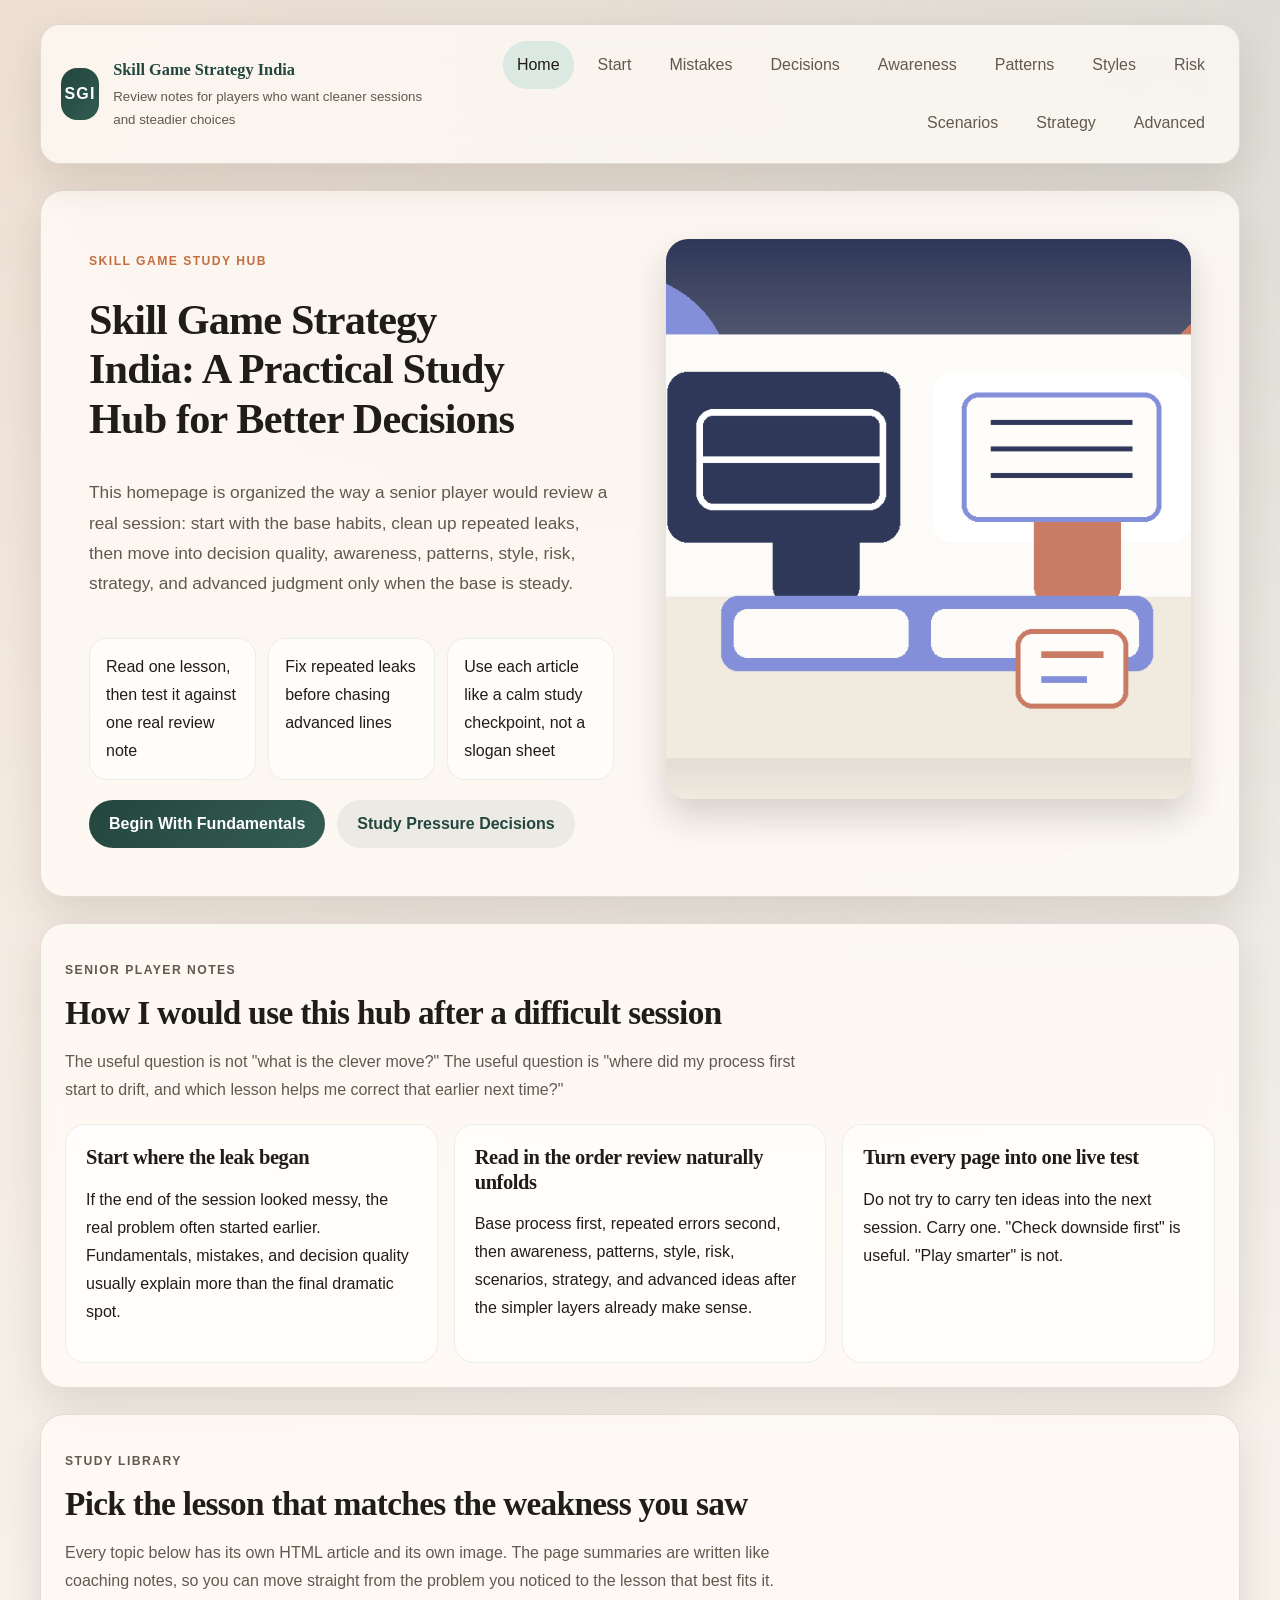
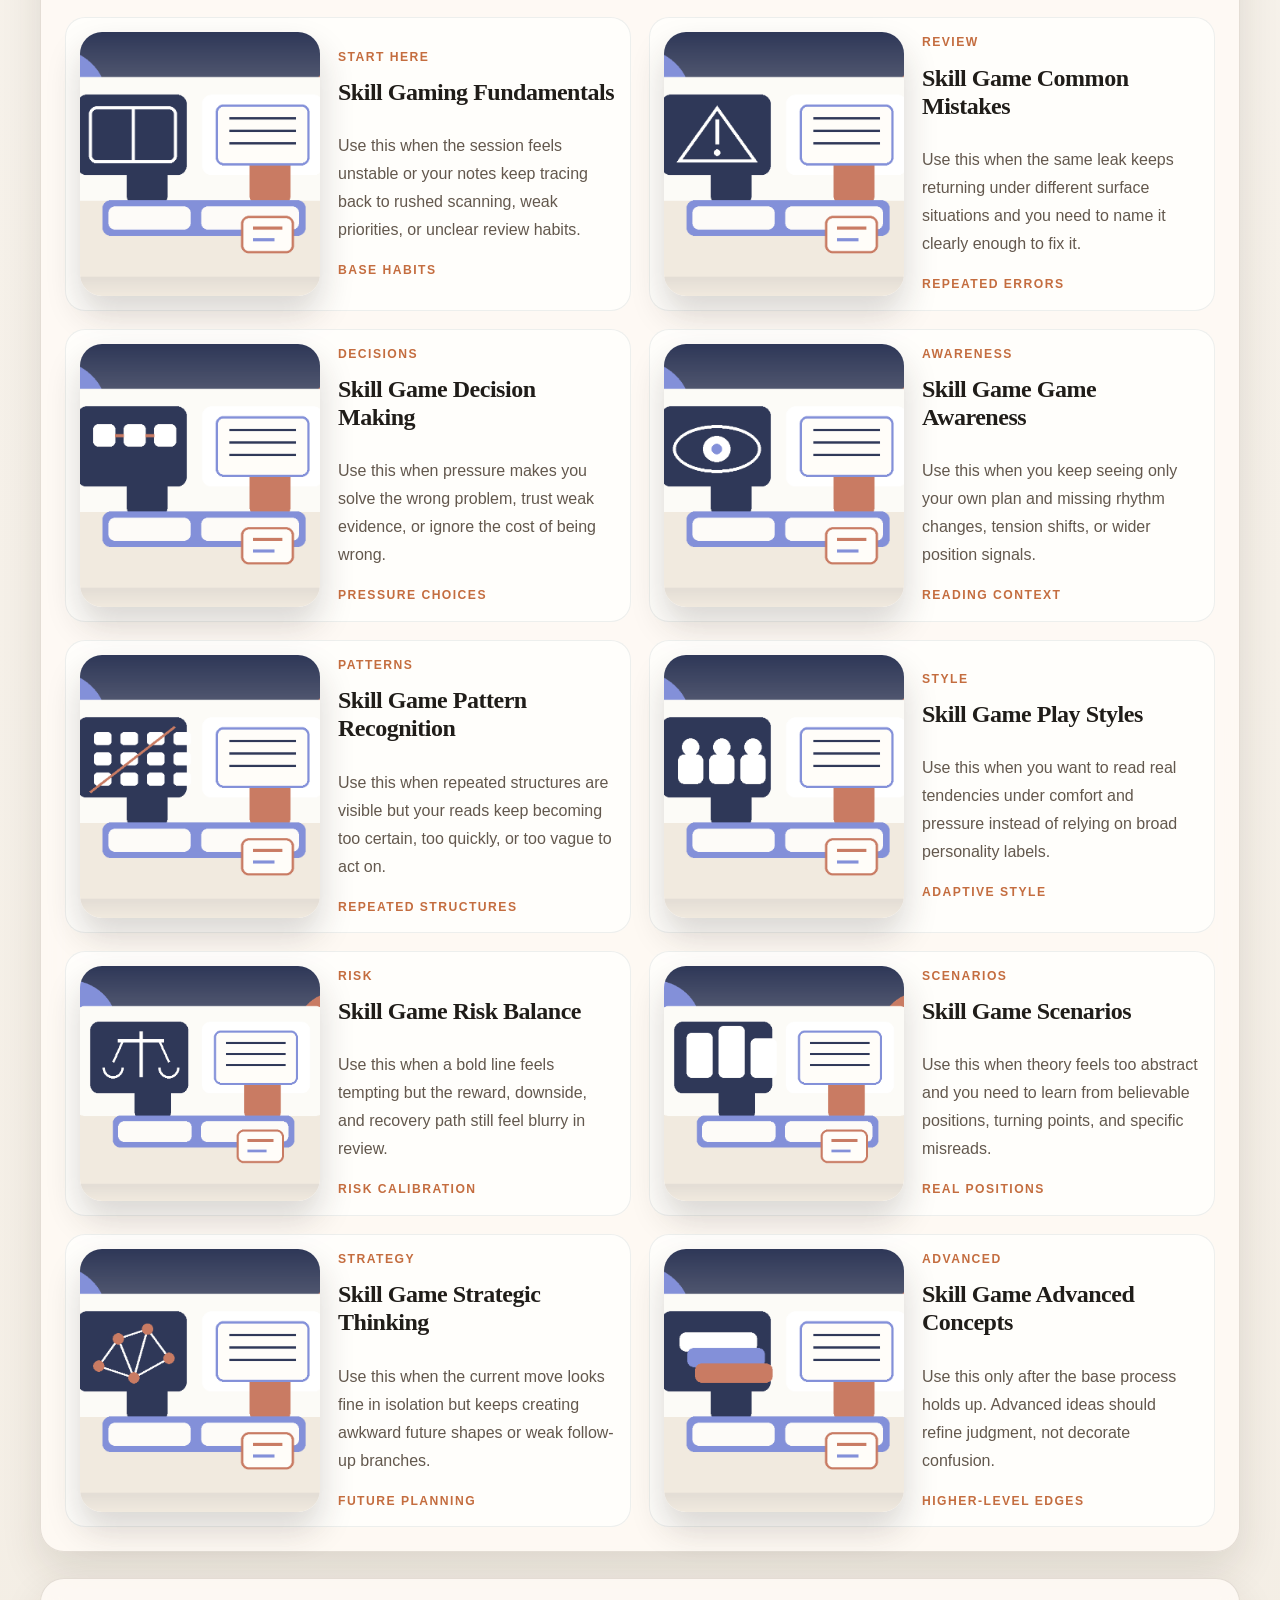
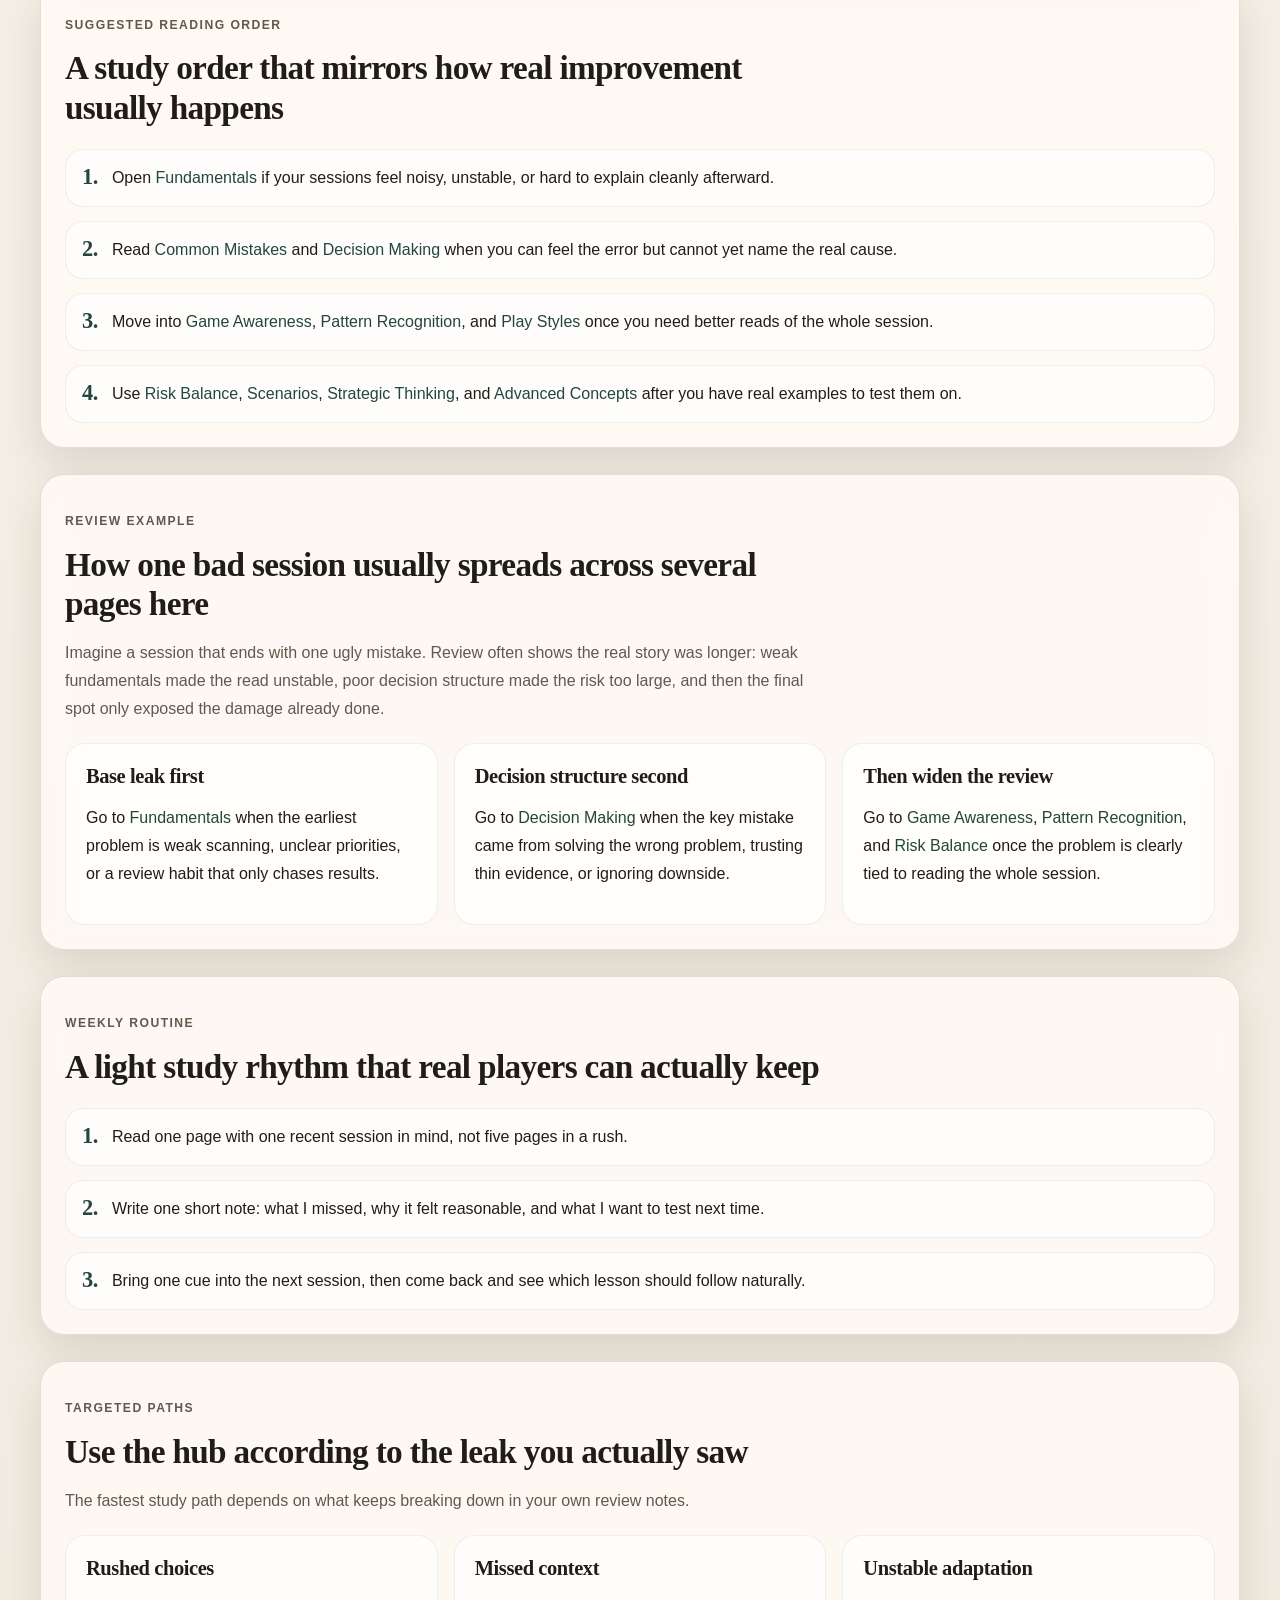
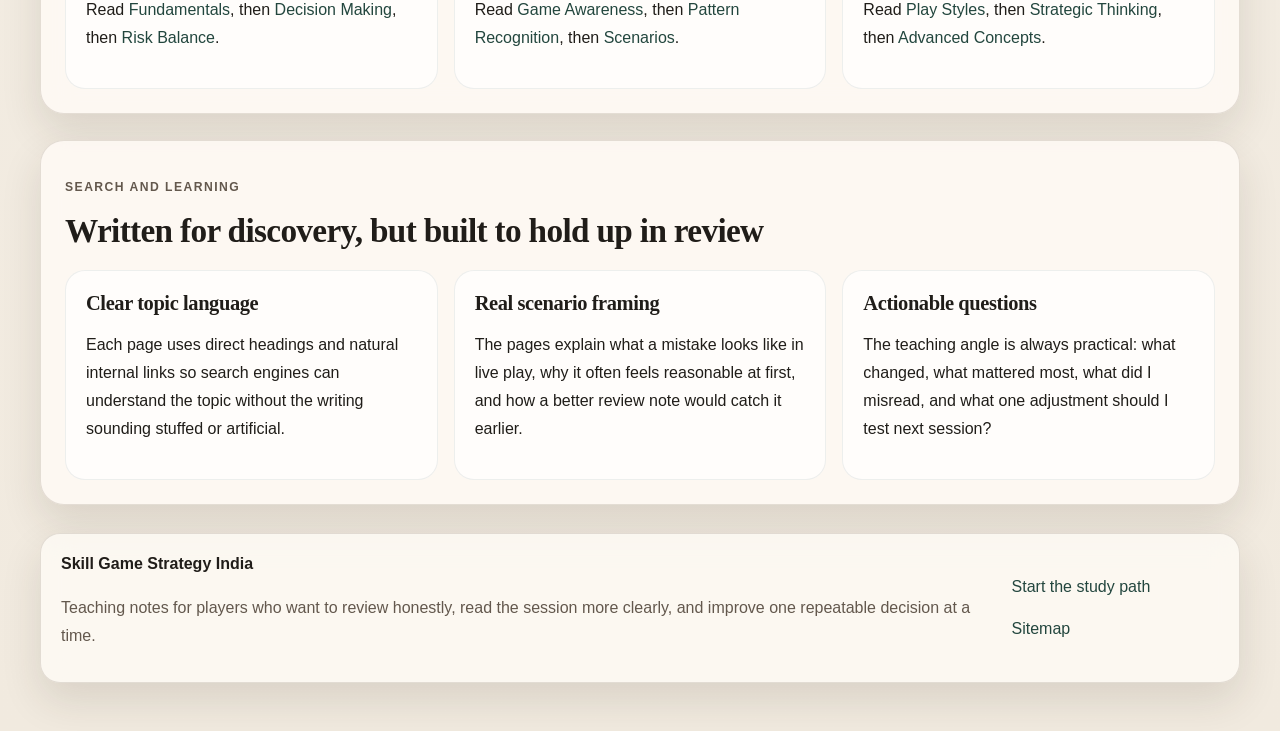
==== index.html @ fa9fa774 "feat: 添加多个技能游戏策略页面和功能 添加了多个技能游戏策略相关的HTML页面，包括风险平衡、玩法风格、场景分析等。同时实现了导航菜单的交互功能，完善了站点地图。  - 新增多个策略内容页面 -" ====
<!doctype html>
<html lang="en">
<head>
  <meta charset="utf-8" />
  <meta name="viewport" content="width=device-width, initial-scale=1" />
  <title>Skill Game Strategy India: A Practical Study Hub for Better Decisions</title>
  <meta name="description" content="A practical skill game study hub written from a serious player review desk, covering fundamentals, mistakes, decisions, awareness, styles, risk, scenarios, strategy, and advanced concepts." />
  <link rel="canonical" href="https://market-lab-cmd.github.io/skill-game-strategy-india/index.html" />
  <meta property="og:type" content="website" />
  <meta property="og:title" content="Skill Game Strategy India: A Practical Study Hub for Better Decisions" />
  <meta property="og:description" content="A practical skill game study hub written from a serious player review desk, covering fundamentals, mistakes, decisions, awareness, styles, risk, scenarios, strategy, and advanced concepts." />
  <meta property="og:url" content="https://market-lab-cmd.github.io/skill-game-strategy-india/index.html" />
  <meta property="og:image" content="https://market-lab-cmd.github.io/skill-game-strategy-india/assets/images/overview.png" />
  <meta name="twitter:card" content="summary_large_image" />
  <meta name="twitter:title" content="Skill Game Strategy India: A Practical Study Hub for Better Decisions" />
  <meta name="twitter:description" content="A practical skill game study hub written from a serious player review desk, covering fundamentals, mistakes, decisions, awareness, styles, risk, scenarios, strategy, and advanced concepts." />
  <meta name="twitter:image" content="https://market-lab-cmd.github.io/skill-game-strategy-india/assets/images/overview.png" />
  <link rel="stylesheet" href="assets/css/index.css" />
  <script type="application/ld+json">{
  "@context": "https://schema.org",
  "@type": "CollectionPage",
  "name": "Skill Game Strategy India: A Practical Study Hub for Better Decisions",
  "description": "A practical skill game study hub written from a serious player review desk, covering fundamentals, mistakes, decisions, awareness, styles, risk, scenarios, strategy, and advanced concepts.",
  "url": "https://market-lab-cmd.github.io/skill-game-strategy-india/index.html",
  "hasPart": [
    {"@type": "Article", "headline": "Skill Gaming Fundamentals: The Base Habits Behind Better Play", "url": "https://market-lab-cmd.github.io/skill-game-strategy-india/fundamentals.html"},
    {"@type": "Article", "headline": "Skill Game Common Mistakes: Repeated Leaks That Quietly Cost Good Sessions", "url": "https://market-lab-cmd.github.io/skill-game-strategy-india/common-mistakes.html"},
    {"@type": "Article", "headline": "Skill Game Decision Making: How to Choose Better Lines Under Pressure", "url": "https://market-lab-cmd.github.io/skill-game-strategy-india/decision-making.html"},
    {"@type": "Article", "headline": "Skill Game Game Awareness: How to Read the Whole Session More Clearly", "url": "https://market-lab-cmd.github.io/skill-game-strategy-india/game-awareness.html"},
    {"@type": "Article", "headline": "Skill Game Pattern Recognition: Spotting Repeated Structures Without Forcing the Read", "url": "https://market-lab-cmd.github.io/skill-game-strategy-india/pattern-recognition.html"},
    {"@type": "Article", "headline": "Skill Game Play Styles: How Different Tendencies Shape Real Decisions", "url": "https://market-lab-cmd.github.io/skill-game-strategy-india/play-styles.html"},
    {"@type": "Article", "headline": "Skill Game Risk Balance: Choosing Risk That Makes Sense", "url": "https://market-lab-cmd.github.io/skill-game-strategy-india/risk-balance.html"},
    {"@type": "Article", "headline": "Skill Game Scenarios: How to Learn From Real Positions Instead of Abstract Advice", "url": "https://market-lab-cmd.github.io/skill-game-strategy-india/scenarios.html"},
    {"@type": "Article", "headline": "Skill Game Strategic Thinking: Planning Beyond the Immediate Move", "url": "https://market-lab-cmd.github.io/skill-game-strategy-india/strategic-thinking.html"},
    {"@type": "Article", "headline": "Skill Game Advanced Concepts: Higher-Level Ideas That Only Work on a Stable Base", "url": "https://market-lab-cmd.github.io/skill-game-strategy-india/advanced-concepts.html"}
  ]
}</script>
</head>
<body data-page="index">
  <div class="site-shell">
    <header class="site-header">
      <a class="brand" href="index.html">
        <span class="brand-mark">SGI</span>
        <span>
          <strong>Skill Game Strategy India</strong>
          <small>Review notes for players who want cleaner sessions and steadier choices</small>
        </span>
      </a>
      <button class="menu-toggle" type="button" aria-expanded="false" aria-controls="site-nav">Menu</button>
      <nav id="site-nav" class="site-nav"><a href="index.html" class="active">Home</a><a href="fundamentals.html">Start</a><a href="common-mistakes.html">Mistakes</a><a href="decision-making.html">Decisions</a><a href="game-awareness.html">Awareness</a><a href="pattern-recognition.html">Patterns</a><a href="play-styles.html">Styles</a><a href="risk-balance.html">Risk</a><a href="scenarios.html">Scenarios</a><a href="strategic-thinking.html">Strategy</a><a href="advanced-concepts.html">Advanced</a></nav>
    </header>
    <main>
      <section class="hero home-hero">
        <div class="hero-copy">
          <p class="eyebrow">Skill Game Study Hub</p>
          <h1>Skill Game Strategy India: A Practical Study Hub for Better Decisions</h1>
          <p class="hero-summary">This homepage is organized the way a senior player would review a real session: start with the base habits, clean up repeated leaks, then move into decision quality, awareness, patterns, style, risk, strategy, and advanced judgment only when the base is steady.</p>
          <div class="hero-points">
            <span>Read one lesson, then test it against one real review note</span>
            <span>Fix repeated leaks before chasing advanced lines</span>
            <span>Use each article like a calm study checkpoint, not a slogan sheet</span>
          </div>
          <div class="hero-actions">
            <a class="button primary" href="fundamentals.html">Begin With Fundamentals</a>
            <a class="button secondary" href="decision-making.html">Study Pressure Decisions</a>
          </div>
        </div>
        <div class="hero-visual">
          <img src="assets/images/overview.png" alt="Skill Game Strategy India study desk with whiteboard notes, notebook, and calm strategy review setup" loading="eager" />
        </div>
      </section>
      <section class="story-panel">
        <div class="section-heading">
          <p class="eyebrow">Senior Player Notes</p>
          <h2>How I would use this hub after a difficult session</h2>
          <p>The useful question is not "what is the clever move?" The useful question is "where did my process first start to drift, and which lesson helps me correct that earlier next time?"</p>
        </div>
        <div class="story-grid">
          <div class="story-card"><h3>Start where the leak began</h3><p>If the end of the session looked messy, the real problem often started earlier. Fundamentals, mistakes, and decision quality usually explain more than the final dramatic spot.</p></div>
          <div class="story-card"><h3>Read in the order review naturally unfolds</h3><p>Base process first, repeated errors second, then awareness, patterns, style, risk, scenarios, strategy, and advanced ideas after the simpler layers already make sense.</p></div>
          <div class="story-card"><h3>Turn every page into one live test</h3><p>Do not try to carry ten ideas into the next session. Carry one. "Check downside first" is useful. "Play smarter" is not.</p></div>
        </div>
      </section>
      <section class="hub-grid-section">
        <div class="section-heading">
          <p class="eyebrow">Study Library</p>
          <h2>Pick the lesson that matches the weakness you saw</h2>
          <p>Every topic below has its own HTML article and its own image. The page summaries are written like coaching notes, so you can move straight from the problem you noticed to the lesson that best fits it.</p>
        </div>
        <div class="guide-grid">
          <a class="guide-card" href="fundamentals.html"><img src="assets/images/fundamentals.png" alt="Skill gaming fundamentals study scene" loading="lazy" /><div class="guide-card-copy"><span class="eyebrow">Start Here</span><h3>Skill Gaming Fundamentals</h3><p>Use this when the session feels unstable or your notes keep tracing back to rushed scanning, weak priorities, or unclear review habits.</p><span class="guide-meta">Base habits</span></div></a>
          <a class="guide-card" href="common-mistakes.html"><img src="assets/images/common-mistakes.png" alt="Skill game common mistakes review scene" loading="lazy" /><div class="guide-card-copy"><span class="eyebrow">Review</span><h3>Skill Game Common Mistakes</h3><p>Use this when the same leak keeps returning under different surface situations and you need to name it clearly enough to fix it.</p><span class="guide-meta">Repeated errors</span></div></a>
          <a class="guide-card" href="decision-making.html"><img src="assets/images/decision-making.png" alt="Skill game decision making study scene" loading="lazy" /><div class="guide-card-copy"><span class="eyebrow">Decisions</span><h3>Skill Game Decision Making</h3><p>Use this when pressure makes you solve the wrong problem, trust weak evidence, or ignore the cost of being wrong.</p><span class="guide-meta">Pressure choices</span></div></a>
          <a class="guide-card" href="game-awareness.html"><img src="assets/images/game-awareness.png" alt="Skill game awareness practice scene" loading="lazy" /><div class="guide-card-copy"><span class="eyebrow">Awareness</span><h3>Skill Game Game Awareness</h3><p>Use this when you keep seeing only your own plan and missing rhythm changes, tension shifts, or wider position signals.</p><span class="guide-meta">Reading context</span></div></a>
          <a class="guide-card" href="pattern-recognition.html"><img src="assets/images/pattern-recognition.png" alt="Skill game pattern recognition study setup" loading="lazy" /><div class="guide-card-copy"><span class="eyebrow">Patterns</span><h3>Skill Game Pattern Recognition</h3><p>Use this when repeated structures are visible but your reads keep becoming too certain, too quickly, or too vague to act on.</p><span class="guide-meta">Repeated structures</span></div></a>
          <a class="guide-card" href="play-styles.html"><img src="assets/images/play-styles.png" alt="Skill game play styles comparison workspace" loading="lazy" /><div class="guide-card-copy"><span class="eyebrow">Style</span><h3>Skill Game Play Styles</h3><p>Use this when you want to read real tendencies under comfort and pressure instead of relying on broad personality labels.</p><span class="guide-meta">Adaptive style</span></div></a>
          <a class="guide-card" href="risk-balance.html"><img src="assets/images/risk-balance.png" alt="Skill game risk balance learning scene" loading="lazy" /><div class="guide-card-copy"><span class="eyebrow">Risk</span><h3>Skill Game Risk Balance</h3><p>Use this when a bold line feels tempting but the reward, downside, and recovery path still feel blurry in review.</p><span class="guide-meta">Risk calibration</span></div></a>
          <a class="guide-card" href="scenarios.html"><img src="assets/images/scenarios.png" alt="Skill game scenario study scene" loading="lazy" /><div class="guide-card-copy"><span class="eyebrow">Scenarios</span><h3>Skill Game Scenarios</h3><p>Use this when theory feels too abstract and you need to learn from believable positions, turning points, and specific misreads.</p><span class="guide-meta">Real positions</span></div></a>
          <a class="guide-card" href="strategic-thinking.html"><img src="assets/images/strategic-thinking.png" alt="Skill game strategic thinking workspace" loading="lazy" /><div class="guide-card-copy"><span class="eyebrow">Strategy</span><h3>Skill Game Strategic Thinking</h3><p>Use this when the current move looks fine in isolation but keeps creating awkward future shapes or weak follow-up branches.</p><span class="guide-meta">Future planning</span></div></a>
          <a class="guide-card" href="advanced-concepts.html"><img src="assets/images/advanced-concepts.png" alt="Skill game advanced concepts study scene" loading="lazy" /><div class="guide-card-copy"><span class="eyebrow">Advanced</span><h3>Skill Game Advanced Concepts</h3><p>Use this only after the base process holds up. Advanced ideas should refine judgment, not decorate confusion.</p><span class="guide-meta">Higher-level edges</span></div></a>
        </div>
      </section>
      <section class="pathway-panel">
        <div class="section-heading">
          <p class="eyebrow">Suggested Reading Order</p>
          <h2>A study order that mirrors how real improvement usually happens</h2>
        </div>
        <div class="pathway-steps">
          <div class="path-step"><strong>1.</strong><span>Open <a href="fundamentals.html">Fundamentals</a> if your sessions feel noisy, unstable, or hard to explain cleanly afterward.</span></div>
          <div class="path-step"><strong>2.</strong><span>Read <a href="common-mistakes.html">Common Mistakes</a> and <a href="decision-making.html">Decision Making</a> when you can feel the error but cannot yet name the real cause.</span></div>
          <div class="path-step"><strong>3.</strong><span>Move into <a href="game-awareness.html">Game Awareness</a>, <a href="pattern-recognition.html">Pattern Recognition</a>, and <a href="play-styles.html">Play Styles</a> once you need better reads of the whole session.</span></div>
          <div class="path-step"><strong>4.</strong><span>Use <a href="risk-balance.html">Risk Balance</a>, <a href="scenarios.html">Scenarios</a>, <a href="strategic-thinking.html">Strategic Thinking</a>, and <a href="advanced-concepts.html">Advanced Concepts</a> after you have real examples to test them on.</span></div>
        </div>
      </section>
      <section class="story-panel">
        <div class="section-heading">
          <p class="eyebrow">Review Example</p>
          <h2>How one bad session usually spreads across several pages here</h2>
          <p>Imagine a session that ends with one ugly mistake. Review often shows the real story was longer: weak fundamentals made the read unstable, poor decision structure made the risk too large, and then the final spot only exposed the damage already done.</p>
        </div>
        <div class="story-grid">
          <div class="story-card"><h3>Base leak first</h3><p>Go to <a href="fundamentals.html">Fundamentals</a> when the earliest problem is weak scanning, unclear priorities, or a review habit that only chases results.</p></div>
          <div class="story-card"><h3>Decision structure second</h3><p>Go to <a href="decision-making.html">Decision Making</a> when the key mistake came from solving the wrong problem, trusting thin evidence, or ignoring downside.</p></div>
          <div class="story-card"><h3>Then widen the review</h3><p>Go to <a href="game-awareness.html">Game Awareness</a>, <a href="pattern-recognition.html">Pattern Recognition</a>, and <a href="risk-balance.html">Risk Balance</a> once the problem is clearly tied to reading the whole session.</p></div>
        </div>
      </section>
      <section class="pathway-panel">
        <div class="section-heading">
          <p class="eyebrow">Weekly Routine</p>
          <h2>A light study rhythm that real players can actually keep</h2>
        </div>
        <div class="pathway-steps">
          <div class="path-step"><strong>1.</strong><span>Read one page with one recent session in mind, not five pages in a rush.</span></div>
          <div class="path-step"><strong>2.</strong><span>Write one short note: what I missed, why it felt reasonable, and what I want to test next time.</span></div>
          <div class="path-step"><strong>3.</strong><span>Bring one cue into the next session, then come back and see which lesson should follow naturally.</span></div>
        </div>
      </section>
      <section class="hub-grid-section">
        <div class="section-heading">
          <p class="eyebrow">Targeted Paths</p>
          <h2>Use the hub according to the leak you actually saw</h2>
          <p>The fastest study path depends on what keeps breaking down in your own review notes.</p>
        </div>
        <div class="story-grid">
          <div class="story-card"><h3>Rushed choices</h3><p>Read <a href="fundamentals.html">Fundamentals</a>, then <a href="decision-making.html">Decision Making</a>, then <a href="risk-balance.html">Risk Balance</a>.</p></div>
          <div class="story-card"><h3>Missed context</h3><p>Read <a href="game-awareness.html">Game Awareness</a>, then <a href="pattern-recognition.html">Pattern Recognition</a>, then <a href="scenarios.html">Scenarios</a>.</p></div>
          <div class="story-card"><h3>Unstable adaptation</h3><p>Read <a href="play-styles.html">Play Styles</a>, then <a href="strategic-thinking.html">Strategic Thinking</a>, then <a href="advanced-concepts.html">Advanced Concepts</a>.</p></div>
        </div>
      </section>
      <section class="story-panel">
        <div class="section-heading">
          <p class="eyebrow">Search And Learning</p>
          <h2>Written for discovery, but built to hold up in review</h2>
        </div>
        <div class="story-grid">
          <div class="story-card"><h3>Clear topic language</h3><p>Each page uses direct headings and natural internal links so search engines can understand the topic without the writing sounding stuffed or artificial.</p></div>
          <div class="story-card"><h3>Real scenario framing</h3><p>The pages explain what a mistake looks like in live play, why it often feels reasonable at first, and how a better review note would catch it earlier.</p></div>
          <div class="story-card"><h3>Actionable questions</h3><p>The teaching angle is always practical: what changed, what mattered most, what did I misread, and what one adjustment should I test next session?</p></div>
        </div>
      </section>
    </main>
    <footer class="site-footer">
      <div>
        <strong>Skill Game Strategy India</strong>
        <p>Teaching notes for players who want to review honestly, read the session more clearly, and improve one repeatable decision at a time.</p>
      </div>
      <div class="footer-links">
        <a href="fundamentals.html">Start the study path</a>
        <a href="sitemap.xml">Sitemap</a>
      </div>
    </footer>
  </div>
  <script src="assets/js/index.js"></script>
</body>
</html>
---- assets/css/index.css ----
:root {
  --bg: #f5efe6;
  --bg-soft: #fcf8f3;
  --surface: rgba(255, 251, 246, 0.84);
  --surface-strong: #fffdf9;
  --text: #201d19;
  --muted: #63584d;
  --line: rgba(82, 63, 44, 0.15);
  --brand: #23463e;
  --brand-soft: #dce8e2;
  --accent: #c46d3f;
  --shadow: 0 18px 40px rgba(51, 38, 25, 0.12);
  --radius: 24px;
  --radius-sm: 16px;
  --content-width: 1200px;
}

* {
  box-sizing: border-box;
}

html {
  scroll-behavior: smooth;
}

body {
  margin: 0;
  color: var(--text);
  background:
    radial-gradient(circle at top left, rgba(196, 109, 63, 0.14), transparent 28%),
    radial-gradient(circle at top right, rgba(35, 70, 62, 0.12), transparent 26%),
    linear-gradient(180deg, #f8f4ee 0%, #f1eadf 100%);
  font-family: "Segoe UI", "Trebuchet MS", Arial, sans-serif;
  line-height: 1.75;
}

img {
  display: block;
  max-width: 100%;
}

a {
  color: var(--brand);
  text-decoration: none;
}

a:hover {
  text-decoration: underline;
}

.site-shell {
  width: min(calc(100% - 32px), var(--content-width));
  margin: 0 auto;
  padding: 24px 0 48px;
}

.site-header,
.site-footer,
.hero,
.story-panel,
.hub-grid-section,
.pathway-panel,
.article-card,
.toc-card,
.related-strip {
  backdrop-filter: blur(14px);
}

.site-header,
.site-footer {
  display: flex;
  align-items: center;
  justify-content: space-between;
  gap: 20px;
  padding: 16px 20px;
  border: 1px solid var(--line);
  border-radius: 20px;
  background: rgba(255, 252, 247, 0.75);
  box-shadow: var(--shadow);
}

.site-header {
  position: sticky;
  top: 14px;
  z-index: 10;
}

.brand {
  display: inline-flex;
  align-items: center;
  gap: 14px;
  min-width: 0;
}

.brand:hover {
  text-decoration: none;
}

.brand-mark {
  display: inline-grid;
  place-items: center;
  width: 52px;
  height: 52px;
  border-radius: 16px;
  background: linear-gradient(135deg, var(--brand), #325c50);
  color: #fff;
  font-weight: 700;
  letter-spacing: 0.08em;
}

.brand strong,
.brand small {
  display: block;
}

.brand strong {
  font-family: "Palatino Linotype", "Book Antiqua", Palatino, serif;
  font-size: 1.02rem;
}

.brand small,
.site-footer p,
.section-heading p,
.hero-summary,
.article-body p,
.guide-card-copy p {
  color: var(--muted);
}

.site-nav {
  display: flex;
  flex-wrap: wrap;
  gap: 10px;
  justify-content: flex-end;
}

.site-nav a {
  padding: 10px 14px;
  border-radius: 999px;
  color: var(--muted);
  transition: 0.2s ease;
}

.site-nav a.active,
.site-nav a:hover {
  color: var(--text);
  background: var(--brand-soft);
  text-decoration: none;
}

.menu-toggle {
  display: none;
  border: 0;
  background: var(--brand);
  color: #fff;
  border-radius: 999px;
  padding: 10px 16px;
  font: inherit;
}

.hero,
.story-panel,
.hub-grid-section,
.pathway-panel,
.related-strip {
  margin-top: 26px;
  border: 1px solid var(--line);
  border-radius: var(--radius);
  background: var(--surface);
  box-shadow: var(--shadow);
}

.hero {
  display: grid;
  grid-template-columns: minmax(0, 1fr) minmax(360px, 1fr);
  gap: clamp(28px, 4vw, 56px);
  padding: clamp(26px, 4vw, 48px);
  align-items: stretch;
}

.hero-copy {
  display: flex;
  flex-direction: column;
  justify-content: center;
  min-width: 0;
}

.hero-copy h1,
.section-heading h2,
.article-card h1,
.article-card h2,
.article-card h3,
.article-card h4,
.guide-card-copy h3,
.story-card h3,
.path-step strong,
.mini-card strong {
  font-family: "Palatino Linotype", "Book Antiqua", Palatino, serif;
  line-height: 1.18;
  letter-spacing: -0.02em;
}

.hero-copy h1 {
  max-width: 11em;
  margin: 10px 0 16px;
  font-size: clamp(2.5rem, 3.3vw, 4rem);
}

.home-hero .hero-copy h1 {
  max-width: 10.6em;
}

.article-hero .hero-copy h1 {
  font-size: clamp(2.2rem, 3vw, 3.45rem);
  max-width: 12.2em;
}

.eyebrow,
.toc-label,
.guide-meta,
.mini-eyebrow {
  text-transform: uppercase;
  letter-spacing: 0.12em;
  font-weight: 700;
  font-size: 0.76rem;
  color: var(--accent);
}

.hero-summary {
  max-width: 66ch;
  font-size: 1.08rem;
}

.hero-points,
.hero-actions,
.pathway-steps,
.story-grid,
.guide-grid,
.mini-grid {
  display: grid;
}

.hero-points {
  grid-template-columns: repeat(3, minmax(0, 1fr));
  gap: 12px;
  margin-top: 22px;
}

.hero-points span,
.path-step,
.story-card,
.guide-card,
.mini-card {
  border: 1px solid rgba(35, 70, 62, 0.08);
}

.hero-points span,
.path-step {
  padding: 14px 16px;
  border-radius: 18px;
  background: rgba(255, 255, 255, 0.64);
}

.hero-actions {
  grid-template-columns: repeat(2, max-content);
  gap: 12px;
  margin-top: 20px;
}

.button {
  display: inline-flex;
  align-items: center;
  justify-content: center;
  min-height: 48px;
  padding: 0 20px;
  border-radius: 999px;
  font-weight: 700;
}

.button.primary {
  color: #fff;
  background: linear-gradient(135deg, var(--brand), #355d53);
}

.button.secondary {
  color: var(--brand);
  background: rgba(35, 70, 62, 0.08);
}

.button:hover {
  text-decoration: none;
}

.hero-visual {
  display: flex;
  min-height: 100%;
}

.hero-visual img,
.guide-card img,
.feature-image img {
  width: 100%;
  object-fit: cover;
  border-radius: 22px;
  box-shadow: 0 18px 34px rgba(44, 34, 25, 0.18);
}

.hero-visual img {
  height: 100%;
  min-height: 420px;
  max-height: 560px;
  object-position: center;
}

.story-panel,
.hub-grid-section,
.pathway-panel,
.related-strip {
  padding: 24px;
}

.section-heading {
  max-width: 760px;
}

.section-heading h2 {
  margin: 10px 0 12px;
  font-size: clamp(1.9rem, 2.6vw, 2.8rem);
}

.story-grid {
  grid-template-columns: repeat(3, minmax(0, 1fr));
  gap: 16px;
  margin-top: 20px;
}

.story-card,
.guide-card,
.mini-card,
.toc-card,
.article-card {
  border-radius: 20px;
  background: rgba(255, 255, 255, 0.7);
}

.story-card {
  padding: 20px;
}

.story-card h3 {
  margin: 0 0 10px;
  font-size: 1.28rem;
}

.guide-grid {
  grid-template-columns: repeat(2, minmax(0, 1fr));
  gap: 18px;
  margin-top: 22px;
}

.guide-card {
  display: grid;
  grid-template-columns: minmax(180px, 240px) minmax(0, 1fr);
  gap: 18px;
  padding: 14px;
  color: inherit;
}

.guide-card:hover,
.mini-card:hover {
  text-decoration: none;
}

.guide-card img {
  height: 100%;
  min-height: 220px;
}

.guide-card-copy {
  display: flex;
  flex-direction: column;
  justify-content: center;
}

.guide-card-copy h3 {
  margin: 10px 0 10px;
  font-size: 1.5rem;
}

.pathway-steps {
  gap: 14px;
  margin-top: 22px;
}

.path-step {
  display: flex;
  align-items: flex-start;
  gap: 14px;
}

.path-step strong {
  font-size: 1.4rem;
  color: var(--brand);
}

.page-layout {
  display: grid;
  grid-template-columns: 300px minmax(0, 1fr);
  gap: 20px;
  margin-top: 26px;
}

.page-toc {
  position: sticky;
  top: 108px;
  align-self: start;
}

.toc-card,
.article-card {
  border: 1px solid var(--line);
  box-shadow: var(--shadow);
}

.toc-card {
  padding: 20px;
}

.toc-card ul {
  margin: 14px 0 0;
  padding-left: 18px;
}

.toc-card li + li {
  margin-top: 10px;
}

.article-card {
  padding: 28px;
}

.breadcrumbs {
  display: flex;
  flex-wrap: wrap;
  gap: 10px;
  color: var(--muted);
  font-size: 0.94rem;
}

.breadcrumbs span::before {
  content: "/";
  margin-right: 10px;
  color: rgba(99, 88, 77, 0.7);
}

.article-body > h2:first-child,
.article-body > h3:first-child {
  margin-top: 0;
}

.article-body h2 {
  margin-top: 28px;
  margin-bottom: 12px;
  font-size: 1.9rem;
}

.article-body h3 {
  margin-top: 26px;
  margin-bottom: 10px;
  font-size: 1.38rem;
}

.article-body h4 {
  margin-top: 18px;
  margin-bottom: 8px;
  font-size: 1.08rem;
}

.article-body ul,
.article-body ol {
  padding-left: 22px;
}

.article-body li + li {
  margin-top: 8px;
}

.divider {
  border: 0;
  border-top: 1px solid var(--line);
  margin: 26px 0;
}

.feature-image {
  margin: 0;
}

.related-strip .mini-grid {
  grid-template-columns: repeat(4, minmax(0, 1fr));
  gap: 16px;
  margin-top: 18px;
}

.mini-card {
  display: grid;
  gap: 8px;
  padding: 18px;
}

.site-footer {
  margin-top: 28px;
}

.footer-links {
  display: flex;
  flex-wrap: wrap;
  gap: 14px;
}

@media (max-width: 1080px) {
  .hero,
  .page-layout,
  .guide-grid,
  .story-grid,
  .related-strip .mini-grid {
    grid-template-columns: 1fr;
  }

  .guide-card {
    grid-template-columns: 1fr;
  }

  .page-toc {
    position: static;
  }

  .hero-points {
    grid-template-columns: 1fr;
  }
}

@media (max-width: 860px) {
  .site-header,
  .site-footer {
    flex-wrap: wrap;
  }

  .menu-toggle {
    display: inline-flex;
  }

  .site-nav {
    display: none;
    width: 100%;
    justify-content: flex-start;
  }

  .site-header.nav-open .site-nav {
    display: flex;
  }

  .hero-actions {
    grid-template-columns: 1fr;
  }

  .button {
    width: 100%;
  }
}

@media (max-width: 640px) {
  .site-shell {
    width: min(calc(100% - 20px), var(--content-width));
    padding-top: 18px;
  }

  .site-header,
  .site-footer,
  .story-panel,
  .hub-grid-section,
  .pathway-panel,
  .related-strip,
  .article-card,
  .toc-card {
    padding: 18px;
    border-radius: 18px;
  }

  .hero {
    padding: 18px;
    border-radius: 18px;
  }

  .hero-visual img {
    min-height: 280px;
    max-height: 360px;
  }

  .brand-mark {
    width: 46px;
    height: 46px;
  }
}
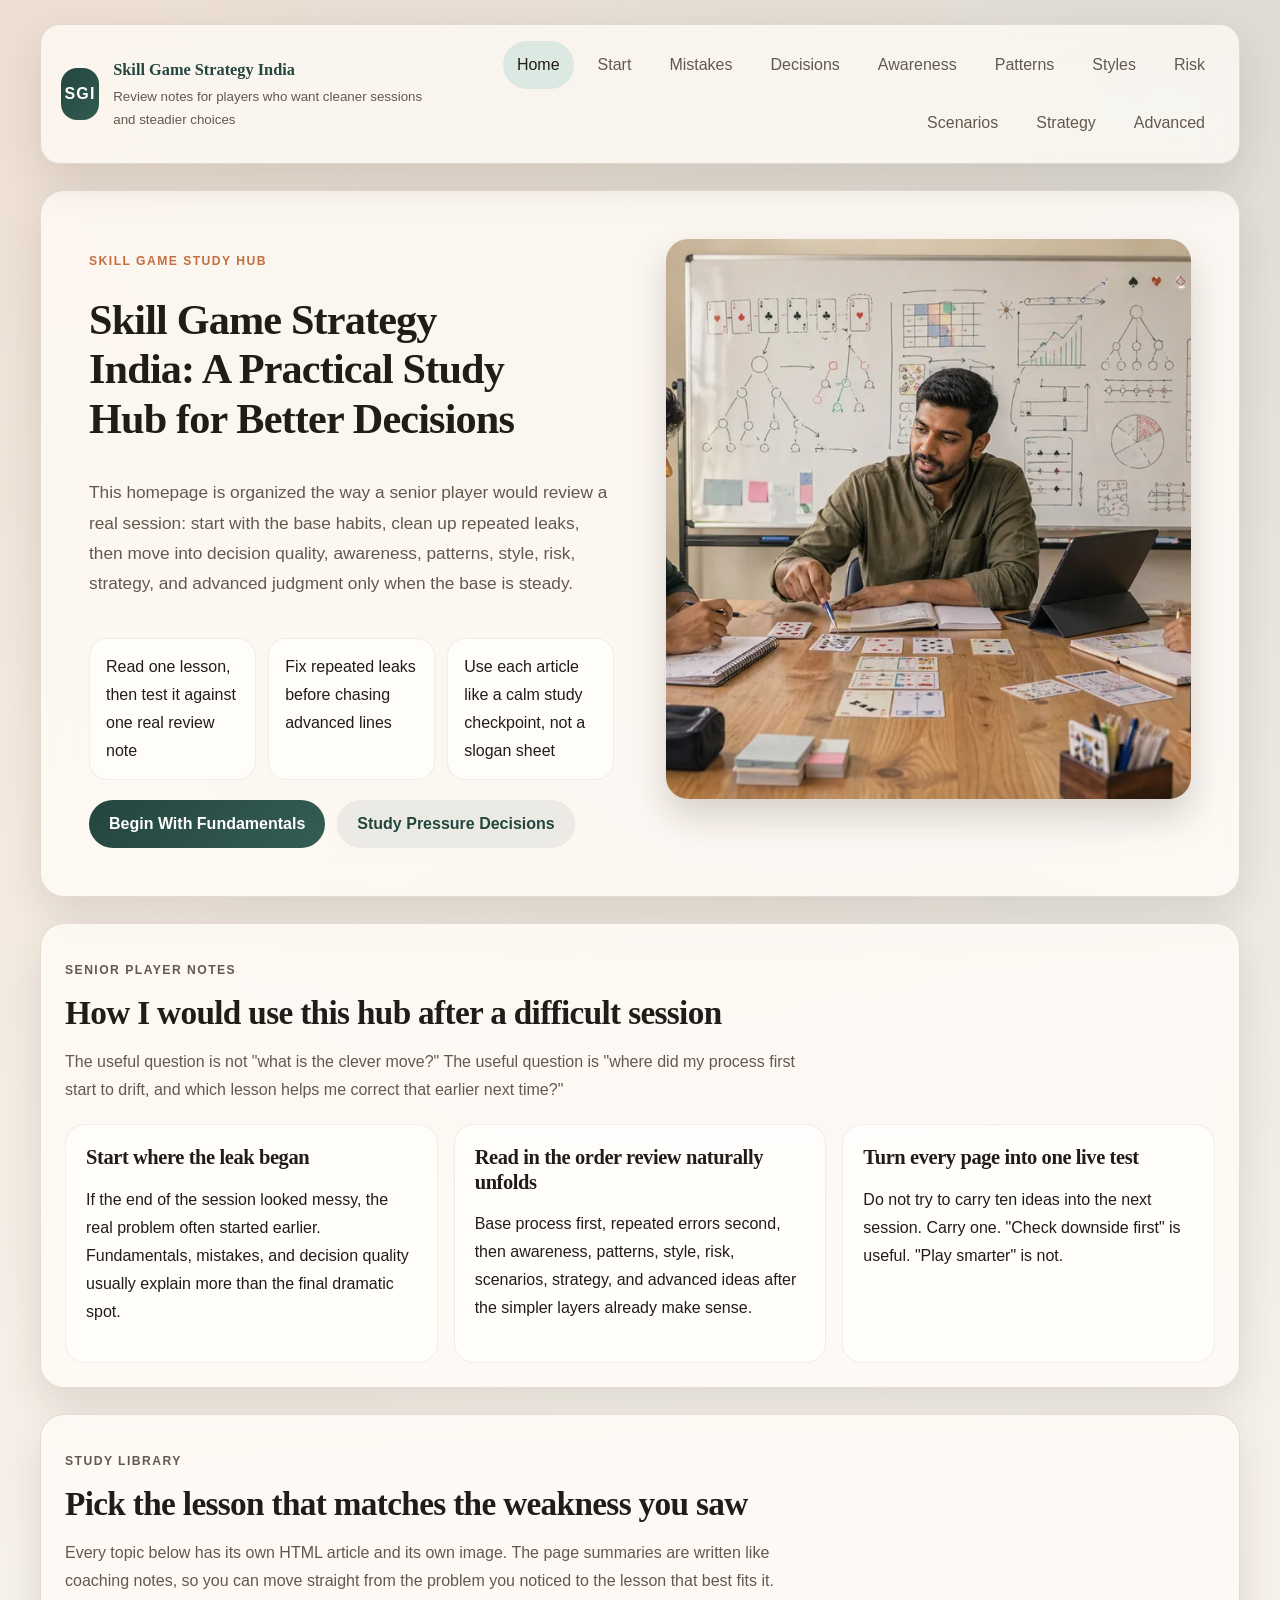
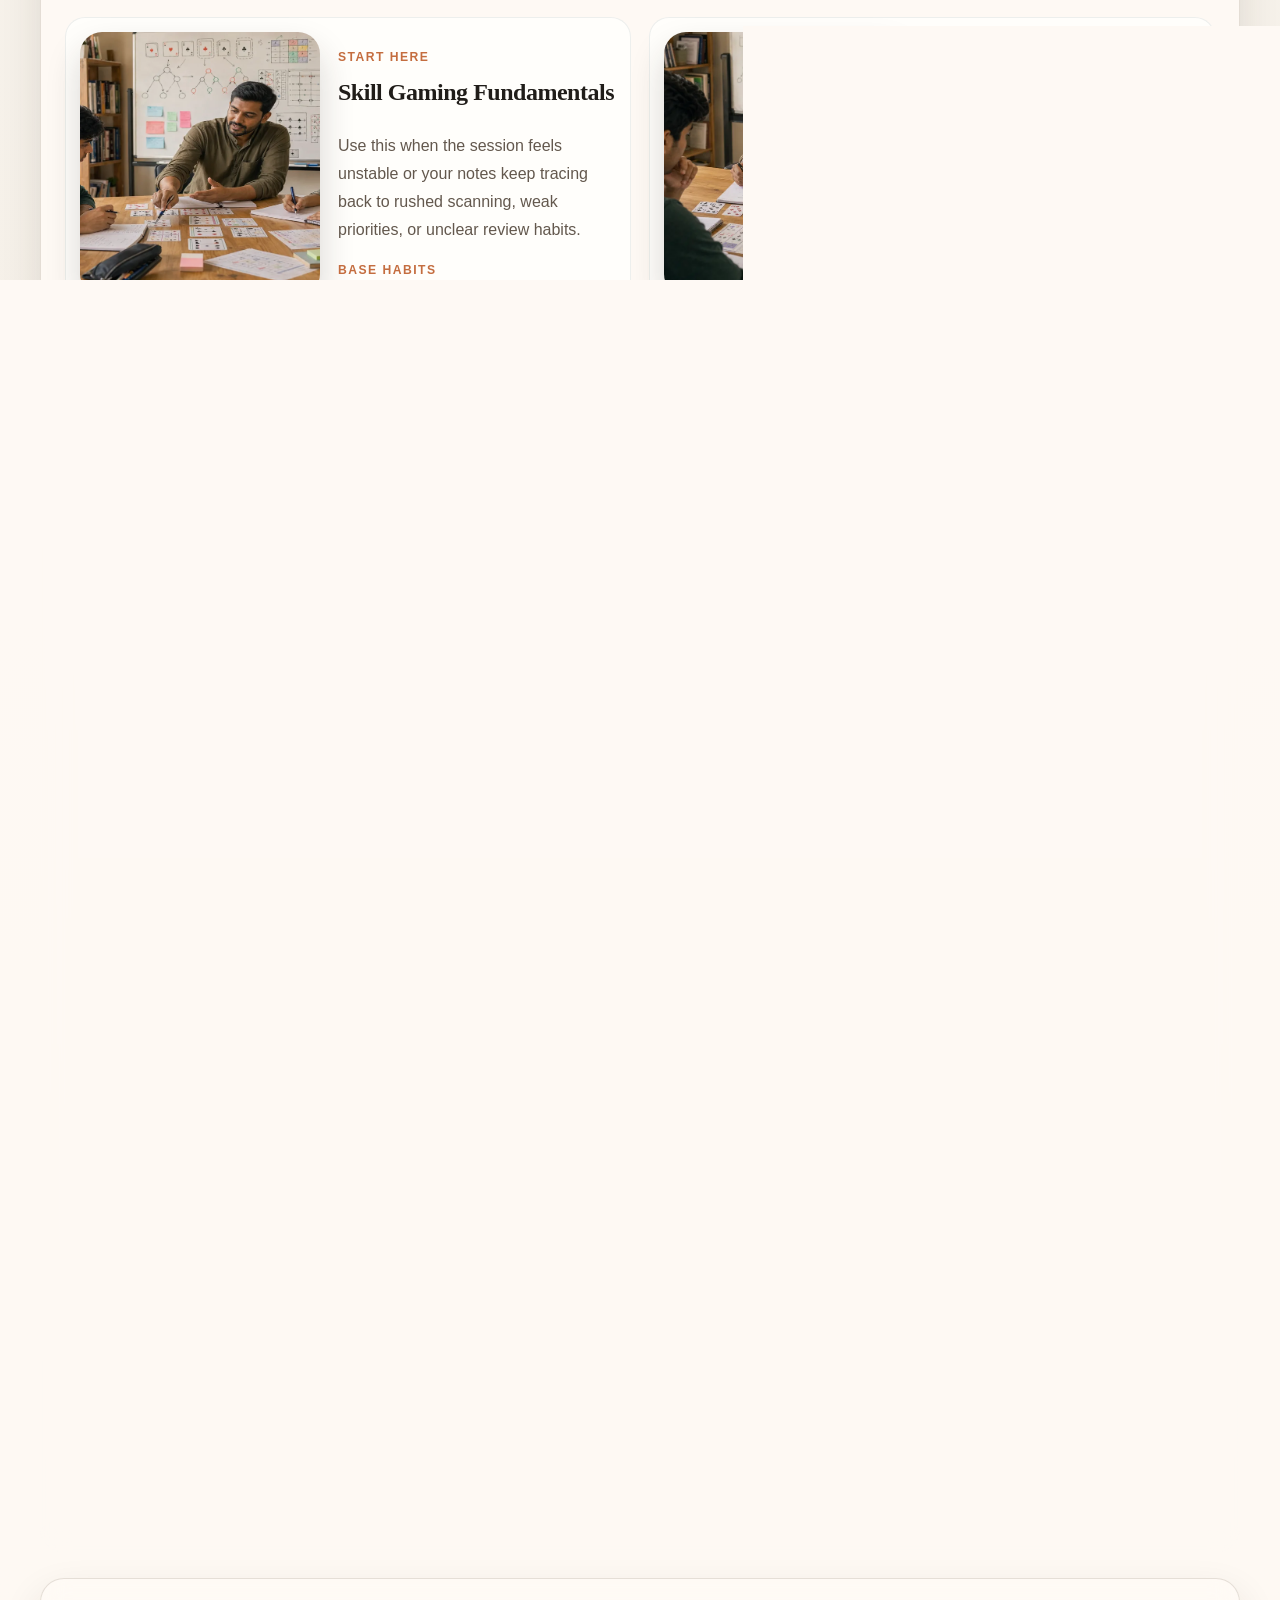
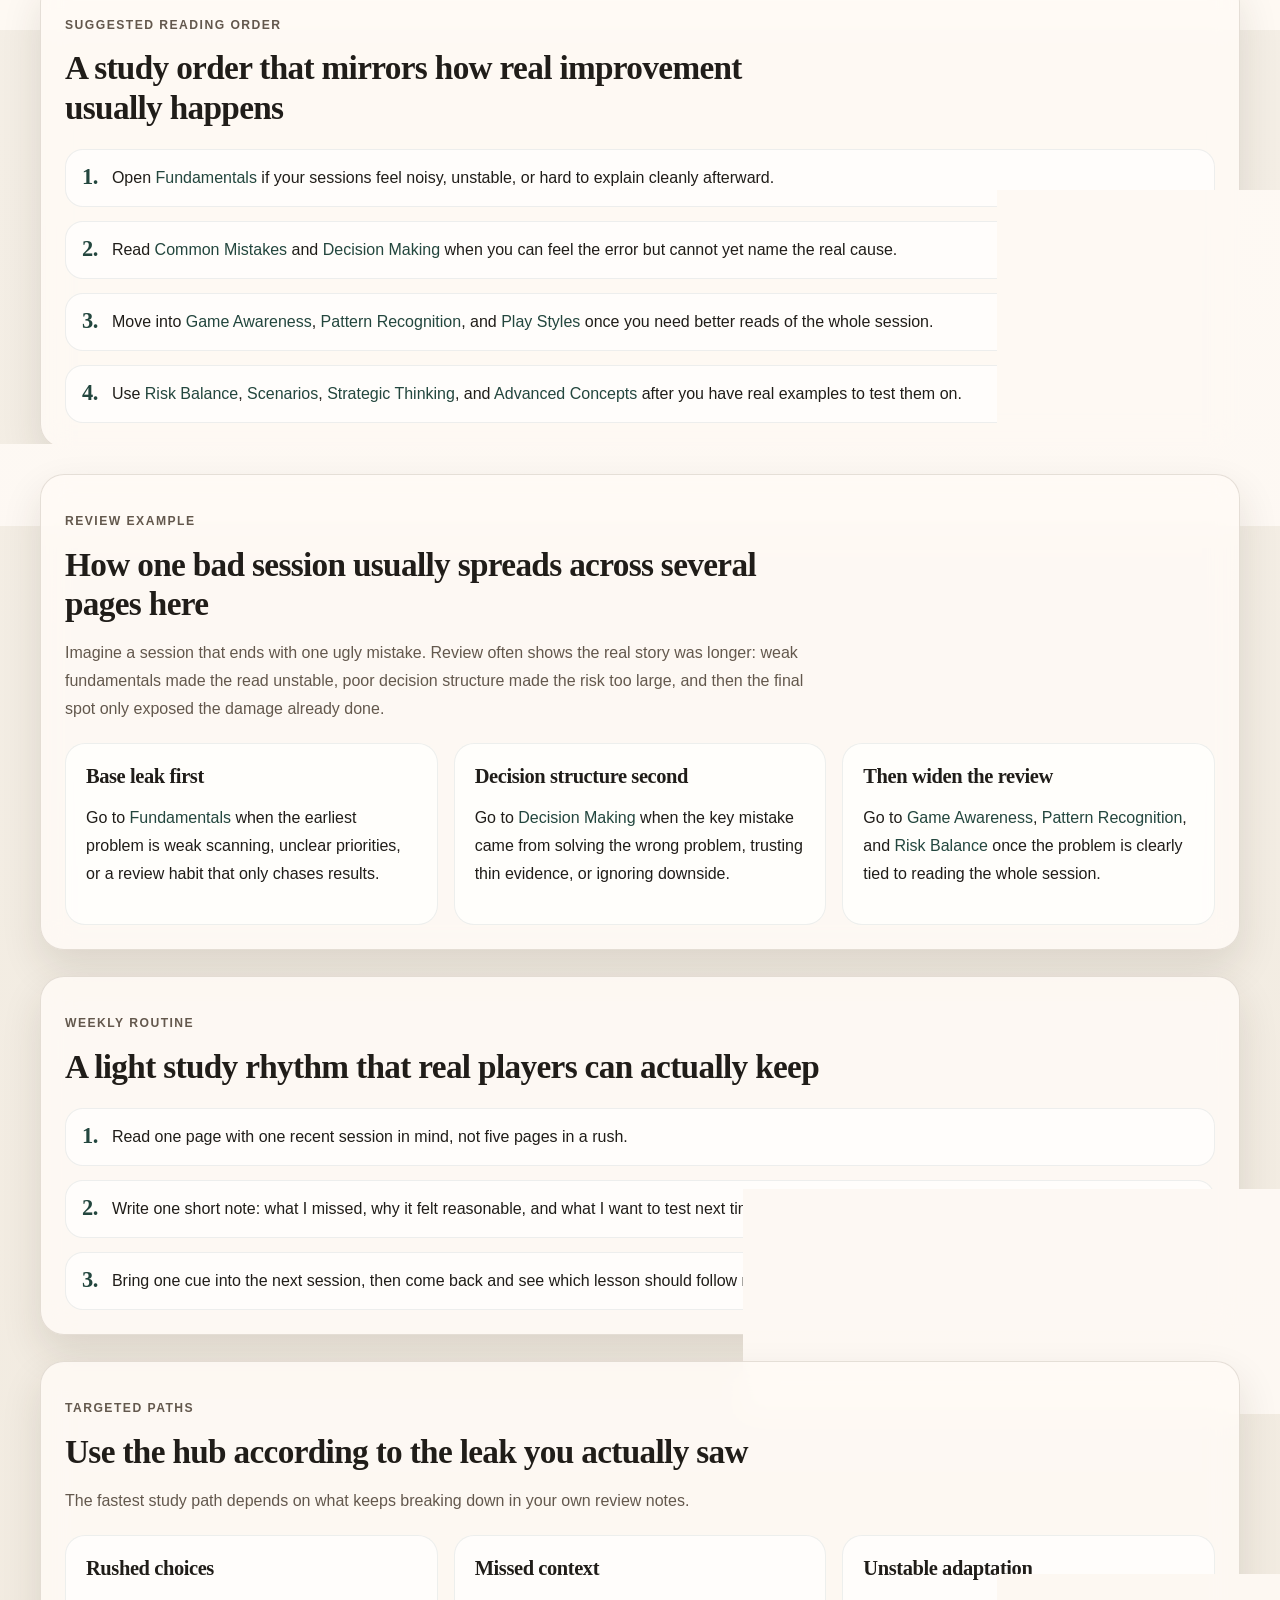
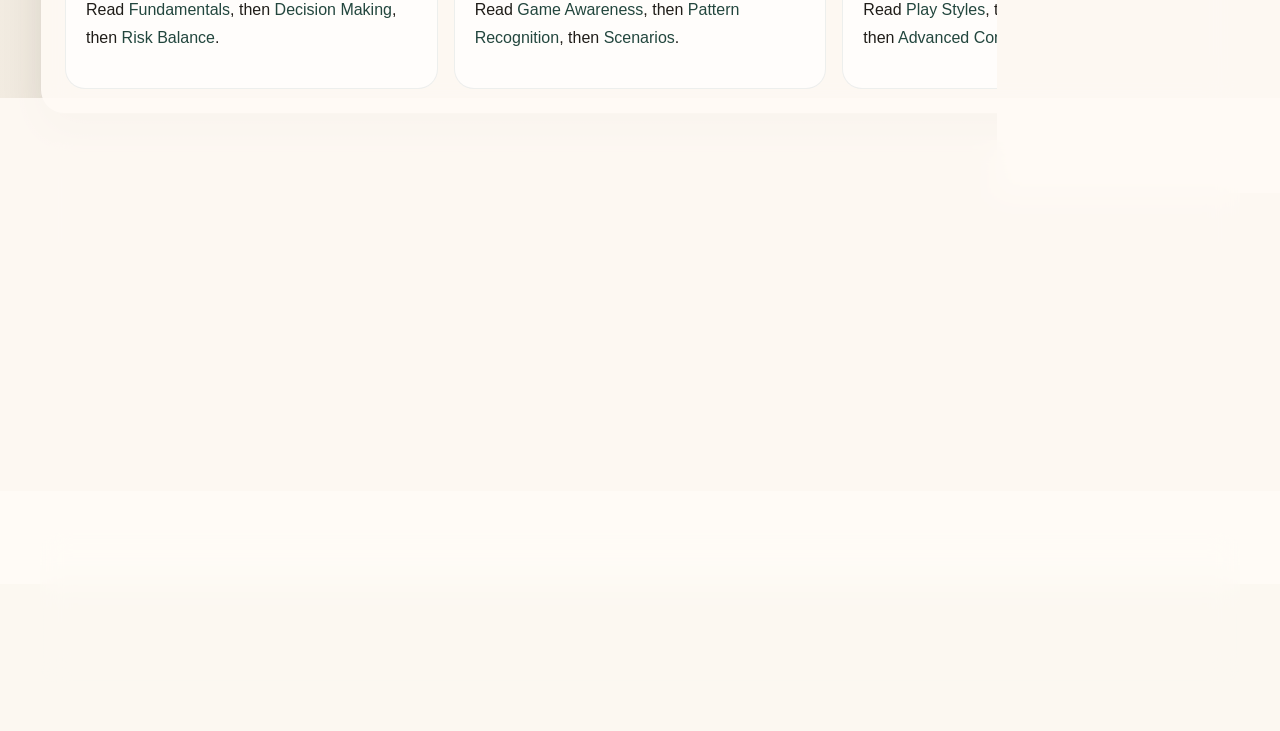
==== commit f2be0973: "feat(assets): 替换PNG图片为WebP格式以优化加载性能 删除旧的PNG图片文件并添加对应的WebP格式图片，同时更新所有引用这些图片的HTML和Markdown文件，以提升页面加载速度" ====
--- a/index.html
+++ b/index.html
@@ -10,11 +10,11 @@
   <meta property="og:title" content="Skill Game Strategy India: A Practical Study Hub for Better Decisions" />
   <meta property="og:description" content="A practical skill game study hub written from a serious player review desk, covering fundamentals, mistakes, decisions, awareness, styles, risk, scenarios, strategy, and advanced concepts." />
   <meta property="og:url" content="https://market-lab-cmd.github.io/skill-game-strategy-india/index.html" />
-  <meta property="og:image" content="https://market-lab-cmd.github.io/skill-game-strategy-india/assets/images/overview.png" />
+  <meta property="og:image" content="https://market-lab-cmd.github.io/skill-game-strategy-india/assets/images/overview.webp" />
   <meta name="twitter:card" content="summary_large_image" />
   <meta name="twitter:title" content="Skill Game Strategy India: A Practical Study Hub for Better Decisions" />
   <meta name="twitter:description" content="A practical skill game study hub written from a serious player review desk, covering fundamentals, mistakes, decisions, awareness, styles, risk, scenarios, strategy, and advanced concepts." />
-  <meta name="twitter:image" content="https://market-lab-cmd.github.io/skill-game-strategy-india/assets/images/overview.png" />
+  <meta name="twitter:image" content="https://market-lab-cmd.github.io/skill-game-strategy-india/assets/images/overview.webp" />
   <link rel="stylesheet" href="assets/css/index.css" />
   <script type="application/ld+json">{
   "@context": "https://schema.org",
@@ -66,7 +66,7 @@
           </div>
         </div>
         <div class="hero-visual">
-          <img src="assets/images/overview.png" alt="Skill Game Strategy India study desk with whiteboard notes, notebook, and calm strategy review setup" loading="eager" />
+          <img src="assets/images/overview.webp" alt="Skill Game Strategy India study desk with whiteboard notes, notebook, and calm strategy review setup" loading="eager" />
         </div>
       </section>
       <section class="story-panel">
@@ -88,16 +88,16 @@
           <p>Every topic below has its own HTML article and its own image. The page summaries are written like coaching notes, so you can move straight from the problem you noticed to the lesson that best fits it.</p>
         </div>
         <div class="guide-grid">
-          <a class="guide-card" href="fundamentals.html"><img src="assets/images/fundamentals.png" alt="Skill gaming fundamentals study scene" loading="lazy" /><div class="guide-card-copy"><span class="eyebrow">Start Here</span><h3>Skill Gaming Fundamentals</h3><p>Use this when the session feels unstable or your notes keep tracing back to rushed scanning, weak priorities, or unclear review habits.</p><span class="guide-meta">Base habits</span></div></a>
-          <a class="guide-card" href="common-mistakes.html"><img src="assets/images/common-mistakes.png" alt="Skill game common mistakes review scene" loading="lazy" /><div class="guide-card-copy"><span class="eyebrow">Review</span><h3>Skill Game Common Mistakes</h3><p>Use this when the same leak keeps returning under different surface situations and you need to name it clearly enough to fix it.</p><span class="guide-meta">Repeated errors</span></div></a>
-          <a class="guide-card" href="decision-making.html"><img src="assets/images/decision-making.png" alt="Skill game decision making study scene" loading="lazy" /><div class="guide-card-copy"><span class="eyebrow">Decisions</span><h3>Skill Game Decision Making</h3><p>Use this when pressure makes you solve the wrong problem, trust weak evidence, or ignore the cost of being wrong.</p><span class="guide-meta">Pressure choices</span></div></a>
-          <a class="guide-card" href="game-awareness.html"><img src="assets/images/game-awareness.png" alt="Skill game awareness practice scene" loading="lazy" /><div class="guide-card-copy"><span class="eyebrow">Awareness</span><h3>Skill Game Game Awareness</h3><p>Use this when you keep seeing only your own plan and missing rhythm changes, tension shifts, or wider position signals.</p><span class="guide-meta">Reading context</span></div></a>
-          <a class="guide-card" href="pattern-recognition.html"><img src="assets/images/pattern-recognition.png" alt="Skill game pattern recognition study setup" loading="lazy" /><div class="guide-card-copy"><span class="eyebrow">Patterns</span><h3>Skill Game Pattern Recognition</h3><p>Use this when repeated structures are visible but your reads keep becoming too certain, too quickly, or too vague to act on.</p><span class="guide-meta">Repeated structures</span></div></a>
-          <a class="guide-card" href="play-styles.html"><img src="assets/images/play-styles.png" alt="Skill game play styles comparison workspace" loading="lazy" /><div class="guide-card-copy"><span class="eyebrow">Style</span><h3>Skill Game Play Styles</h3><p>Use this when you want to read real tendencies under comfort and pressure instead of relying on broad personality labels.</p><span class="guide-meta">Adaptive style</span></div></a>
-          <a class="guide-card" href="risk-balance.html"><img src="assets/images/risk-balance.png" alt="Skill game risk balance learning scene" loading="lazy" /><div class="guide-card-copy"><span class="eyebrow">Risk</span><h3>Skill Game Risk Balance</h3><p>Use this when a bold line feels tempting but the reward, downside, and recovery path still feel blurry in review.</p><span class="guide-meta">Risk calibration</span></div></a>
-          <a class="guide-card" href="scenarios.html"><img src="assets/images/scenarios.png" alt="Skill game scenario study scene" loading="lazy" /><div class="guide-card-copy"><span class="eyebrow">Scenarios</span><h3>Skill Game Scenarios</h3><p>Use this when theory feels too abstract and you need to learn from believable positions, turning points, and specific misreads.</p><span class="guide-meta">Real positions</span></div></a>
-          <a class="guide-card" href="strategic-thinking.html"><img src="assets/images/strategic-thinking.png" alt="Skill game strategic thinking workspace" loading="lazy" /><div class="guide-card-copy"><span class="eyebrow">Strategy</span><h3>Skill Game Strategic Thinking</h3><p>Use this when the current move looks fine in isolation but keeps creating awkward future shapes or weak follow-up branches.</p><span class="guide-meta">Future planning</span></div></a>
-          <a class="guide-card" href="advanced-concepts.html"><img src="assets/images/advanced-concepts.png" alt="Skill game advanced concepts study scene" loading="lazy" /><div class="guide-card-copy"><span class="eyebrow">Advanced</span><h3>Skill Game Advanced Concepts</h3><p>Use this only after the base process holds up. Advanced ideas should refine judgment, not decorate confusion.</p><span class="guide-meta">Higher-level edges</span></div></a>
+          <a class="guide-card" href="fundamentals.html"><img src="assets/images/fundamentals.webp" alt="Skill gaming fundamentals study scene" loading="lazy" /><div class="guide-card-copy"><span class="eyebrow">Start Here</span><h3>Skill Gaming Fundamentals</h3><p>Use this when the session feels unstable or your notes keep tracing back to rushed scanning, weak priorities, or unclear review habits.</p><span class="guide-meta">Base habits</span></div></a>
+          <a class="guide-card" href="common-mistakes.html"><img src="assets/images/common-mistakes.webp" alt="Skill game common mistakes review scene" loading="lazy" /><div class="guide-card-copy"><span class="eyebrow">Review</span><h3>Skill Game Common Mistakes</h3><p>Use this when the same leak keeps returning under different surface situations and you need to name it clearly enough to fix it.</p><span class="guide-meta">Repeated errors</span></div></a>
+          <a class="guide-card" href="decision-making.html"><img src="assets/images/decision-making.webp" alt="Skill game decision making study scene" loading="lazy" /><div class="guide-card-copy"><span class="eyebrow">Decisions</span><h3>Skill Game Decision Making</h3><p>Use this when pressure makes you solve the wrong problem, trust weak evidence, or ignore the cost of being wrong.</p><span class="guide-meta">Pressure choices</span></div></a>
+          <a class="guide-card" href="game-awareness.html"><img src="assets/images/game-awareness.webp" alt="Skill game awareness practice scene" loading="lazy" /><div class="guide-card-copy"><span class="eyebrow">Awareness</span><h3>Skill Game Game Awareness</h3><p>Use this when you keep seeing only your own plan and missing rhythm changes, tension shifts, or wider position signals.</p><span class="guide-meta">Reading context</span></div></a>
+          <a class="guide-card" href="pattern-recognition.html"><img src="assets/images/pattern-recognition.webp" alt="Skill game pattern recognition study setup" loading="lazy" /><div class="guide-card-copy"><span class="eyebrow">Patterns</span><h3>Skill Game Pattern Recognition</h3><p>Use this when repeated structures are visible but your reads keep becoming too certain, too quickly, or too vague to act on.</p><span class="guide-meta">Repeated structures</span></div></a>
+          <a class="guide-card" href="play-styles.html"><img src="assets/images/play-styles.webp" alt="Skill game play styles comparison workspace" loading="lazy" /><div class="guide-card-copy"><span class="eyebrow">Style</span><h3>Skill Game Play Styles</h3><p>Use this when you want to read real tendencies under comfort and pressure instead of relying on broad personality labels.</p><span class="guide-meta">Adaptive style</span></div></a>
+          <a class="guide-card" href="risk-balance.html"><img src="assets/images/risk-balance.webp" alt="Skill game risk balance learning scene" loading="lazy" /><div class="guide-card-copy"><span class="eyebrow">Risk</span><h3>Skill Game Risk Balance</h3><p>Use this when a bold line feels tempting but the reward, downside, and recovery path still feel blurry in review.</p><span class="guide-meta">Risk calibration</span></div></a>
+          <a class="guide-card" href="scenarios.html"><img src="assets/images/scenarios.webp" alt="Skill game scenario study scene" loading="lazy" /><div class="guide-card-copy"><span class="eyebrow">Scenarios</span><h3>Skill Game Scenarios</h3><p>Use this when theory feels too abstract and you need to learn from believable positions, turning points, and specific misreads.</p><span class="guide-meta">Real positions</span></div></a>
+          <a class="guide-card" href="strategic-thinking.html"><img src="assets/images/strategic-thinking.webp" alt="Skill game strategic thinking workspace" loading="lazy" /><div class="guide-card-copy"><span class="eyebrow">Strategy</span><h3>Skill Game Strategic Thinking</h3><p>Use this when the current move looks fine in isolation but keeps creating awkward future shapes or weak follow-up branches.</p><span class="guide-meta">Future planning</span></div></a>
+          <a class="guide-card" href="advanced-concepts.html"><img src="assets/images/advanced-concepts.webp" alt="Skill game advanced concepts study scene" loading="lazy" /><div class="guide-card-copy"><span class="eyebrow">Advanced</span><h3>Skill Game Advanced Concepts</h3><p>Use this only after the base process holds up. Advanced ideas should refine judgment, not decorate confusion.</p><span class="guide-meta">Higher-level edges</span></div></a>
         </div>
       </section>
       <section class="pathway-panel">
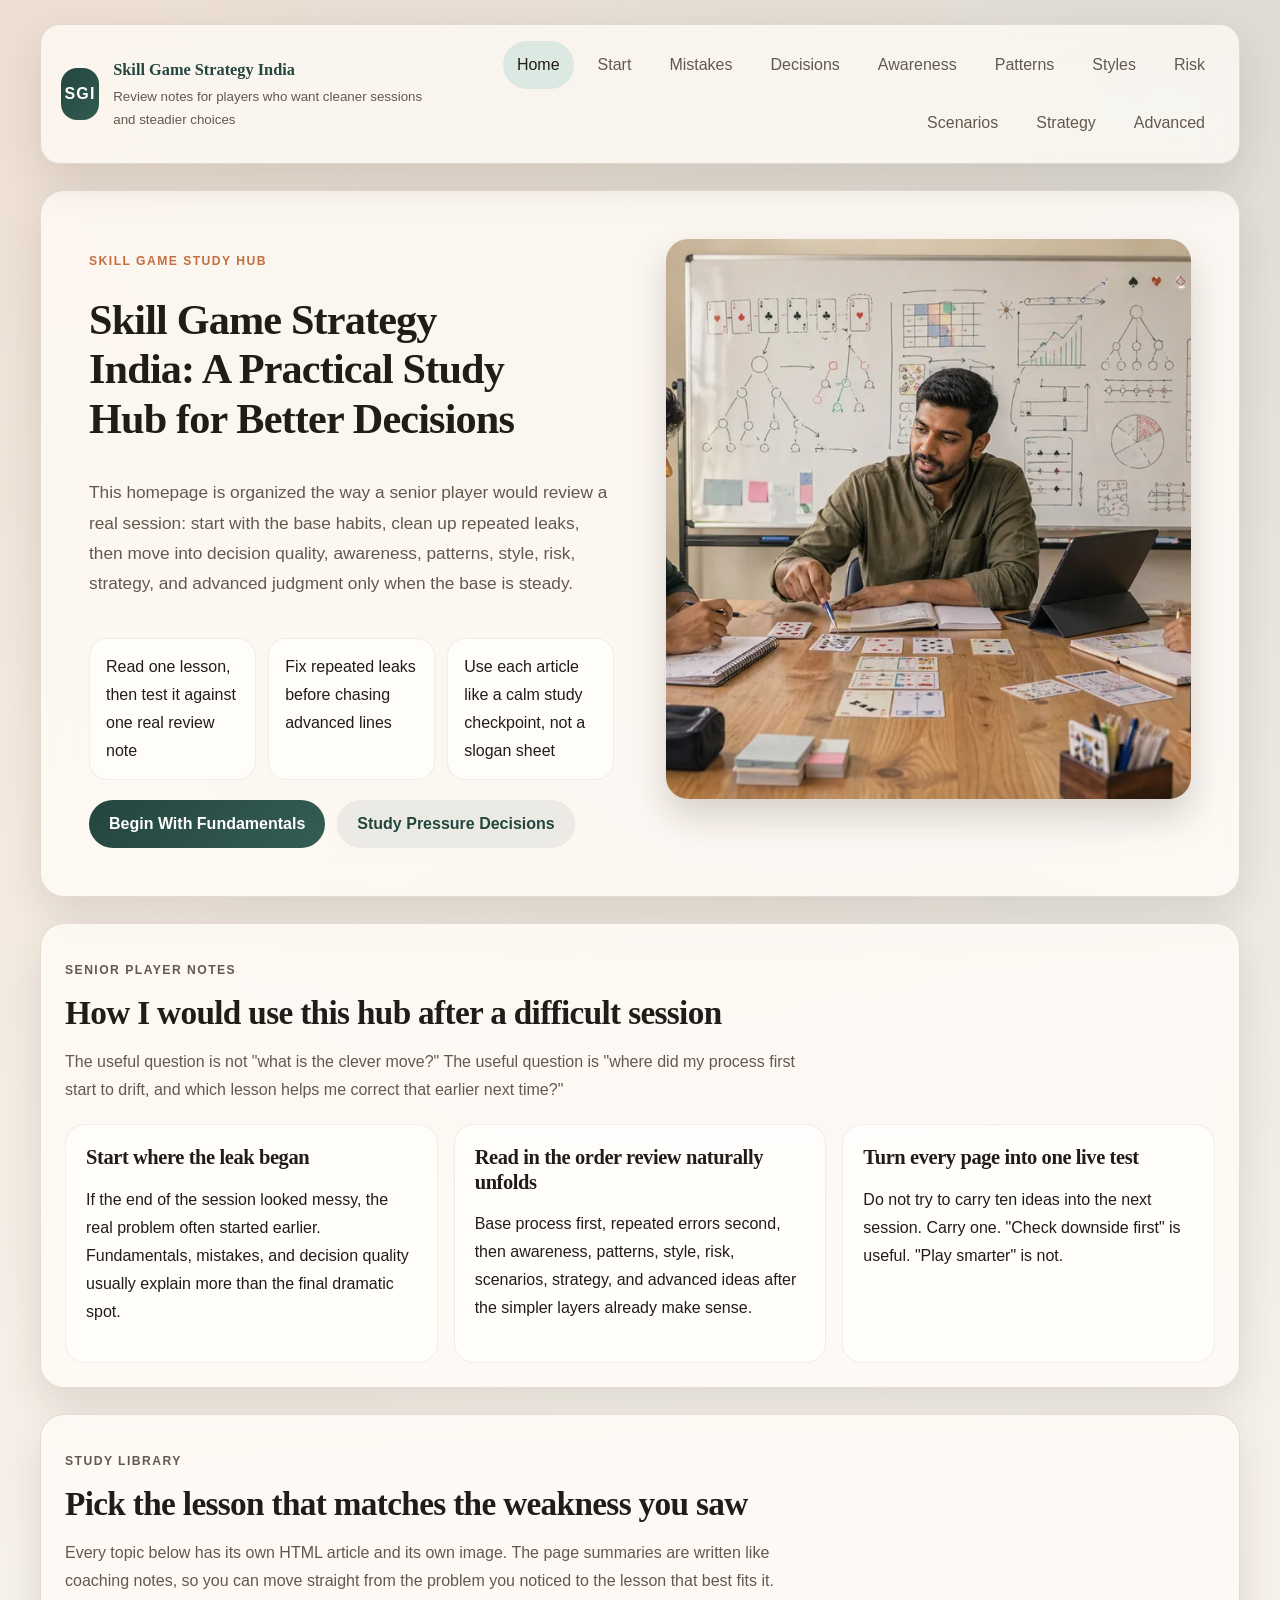
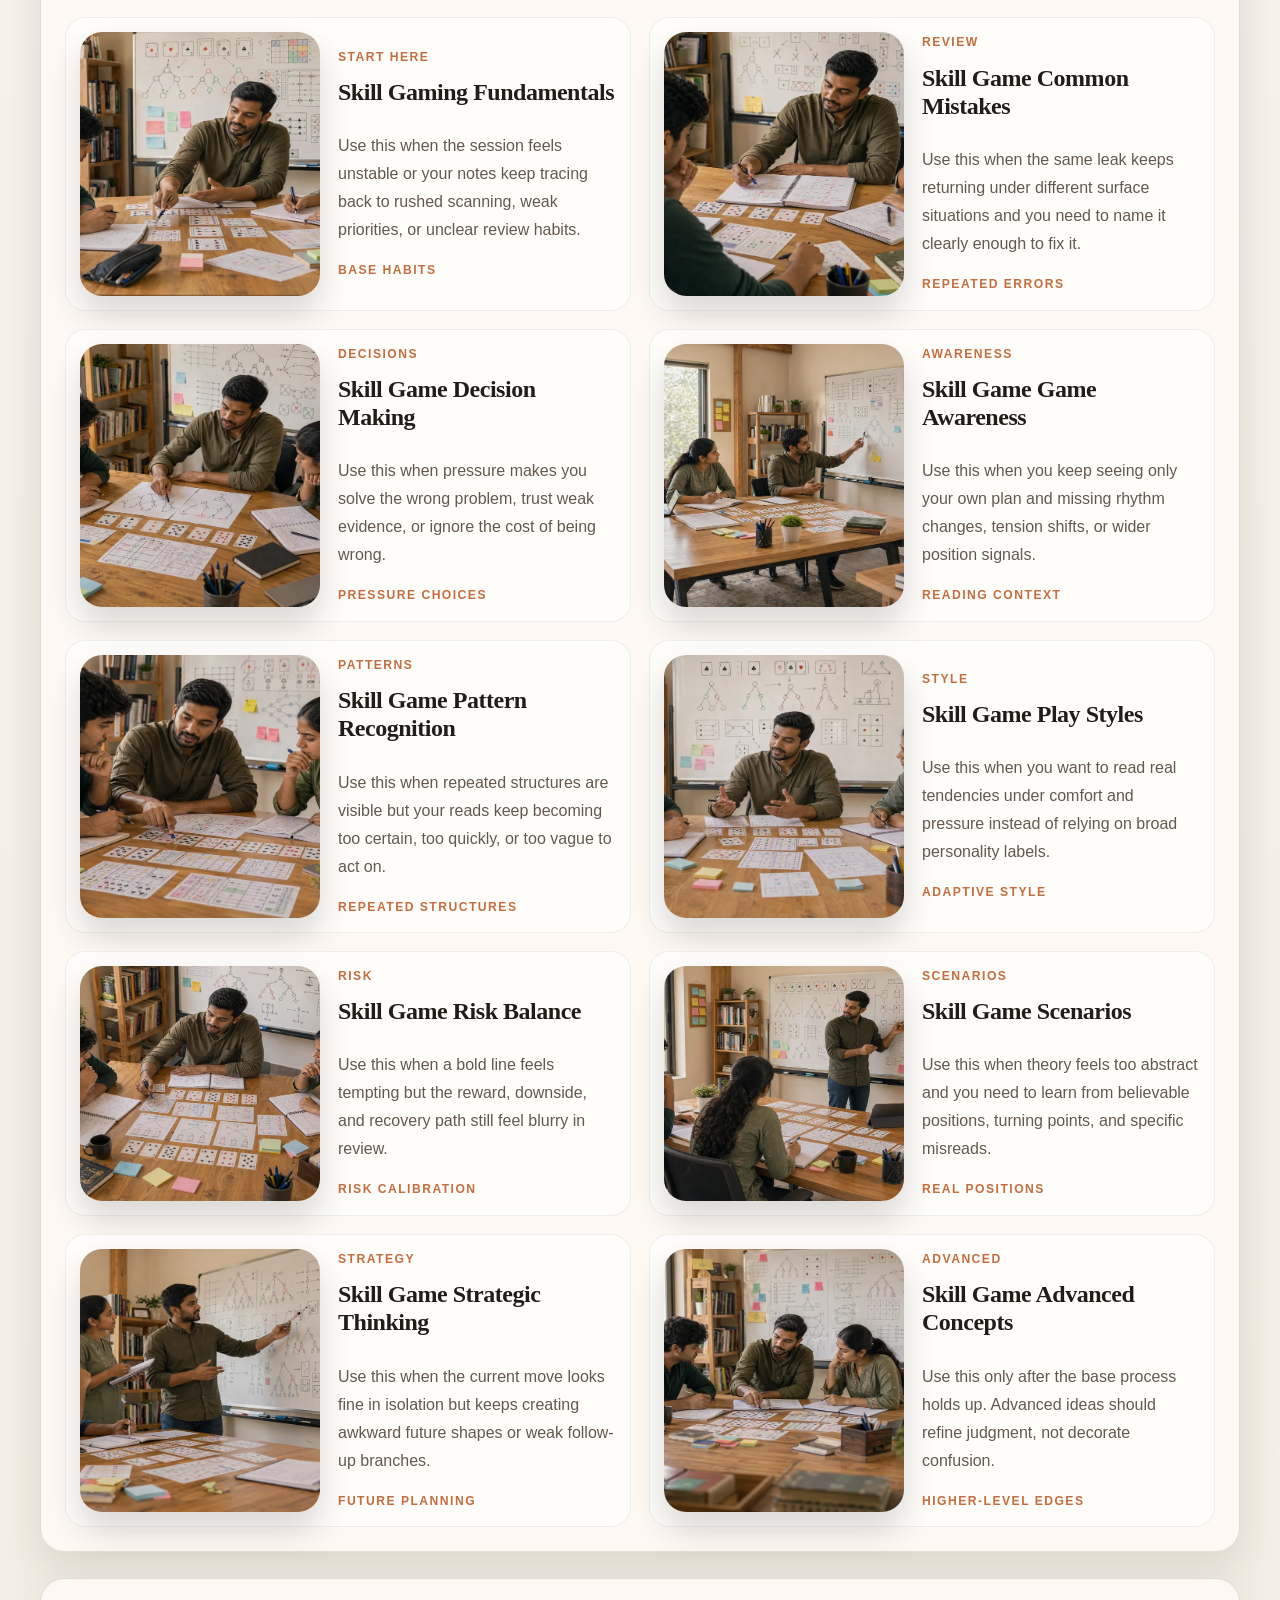
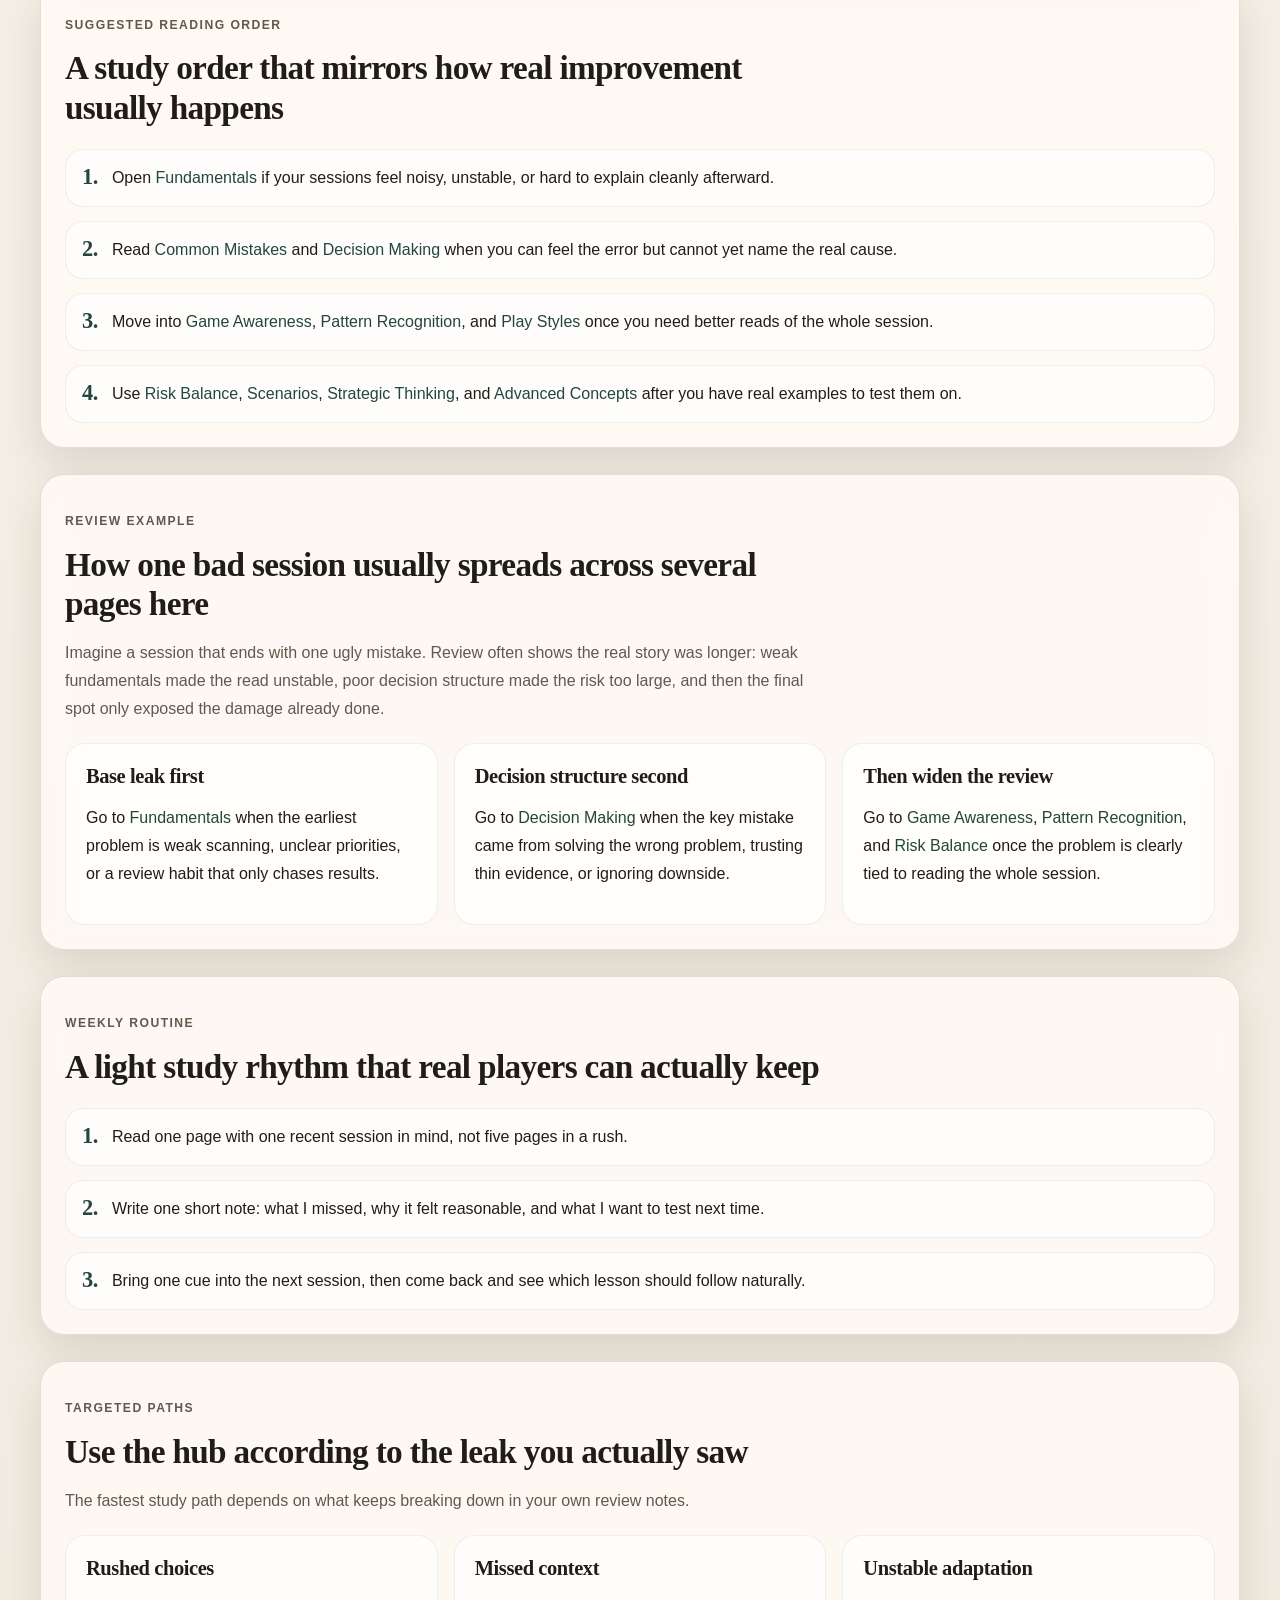
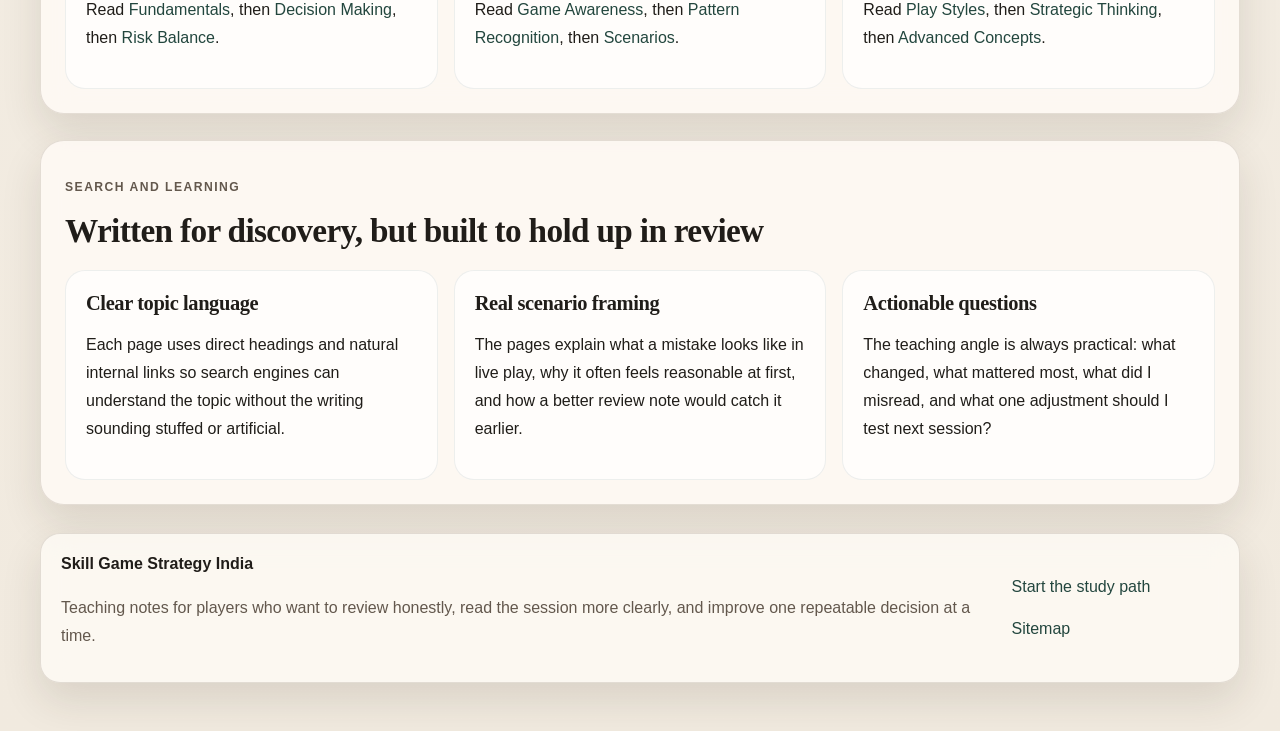
==== commit 258fcd89: "docs: 更新全站的绝对URL为相对路径 将所有页面的canonical、og:url以及图片链接等从完整的GitHub Pages域名地址替换为本地相对路径，适配本地部署和路径变更" ====
--- a/index.html
+++ b/index.html
@@ -5,34 +5,34 @@
   <meta name="viewport" content="width=device-width, initial-scale=1" />
   <title>Skill Game Strategy India: A Practical Study Hub for Better Decisions</title>
   <meta name="description" content="A practical skill game study hub written from a serious player review desk, covering fundamentals, mistakes, decisions, awareness, styles, risk, scenarios, strategy, and advanced concepts." />
-  <link rel="canonical" href="https://market-lab-cmd.github.io/skill-game-strategy-india/index.html" />
+  <link rel="canonical" href="./index.html" />
   <meta property="og:type" content="website" />
   <meta property="og:title" content="Skill Game Strategy India: A Practical Study Hub for Better Decisions" />
   <meta property="og:description" content="A practical skill game study hub written from a serious player review desk, covering fundamentals, mistakes, decisions, awareness, styles, risk, scenarios, strategy, and advanced concepts." />
-  <meta property="og:url" content="https://market-lab-cmd.github.io/skill-game-strategy-india/index.html" />
-  <meta property="og:image" content="https://market-lab-cmd.github.io/skill-game-strategy-india/assets/images/overview.webp" />
+  <meta property="og:url" content="./index.html" />
+  <meta property="og:image" content="./assets/images/overview.webp" />
   <meta name="twitter:card" content="summary_large_image" />
   <meta name="twitter:title" content="Skill Game Strategy India: A Practical Study Hub for Better Decisions" />
   <meta name="twitter:description" content="A practical skill game study hub written from a serious player review desk, covering fundamentals, mistakes, decisions, awareness, styles, risk, scenarios, strategy, and advanced concepts." />
-  <meta name="twitter:image" content="https://market-lab-cmd.github.io/skill-game-strategy-india/assets/images/overview.webp" />
+  <meta name="twitter:image" content="./assets/images/overview.webp" />
   <link rel="stylesheet" href="assets/css/index.css" />
   <script type="application/ld+json">{
   "@context": "https://schema.org",
   "@type": "CollectionPage",
   "name": "Skill Game Strategy India: A Practical Study Hub for Better Decisions",
   "description": "A practical skill game study hub written from a serious player review desk, covering fundamentals, mistakes, decisions, awareness, styles, risk, scenarios, strategy, and advanced concepts.",
-  "url": "https://market-lab-cmd.github.io/skill-game-strategy-india/index.html",
+  "url": "./index.html",
   "hasPart": [
-    {"@type": "Article", "headline": "Skill Gaming Fundamentals: The Base Habits Behind Better Play", "url": "https://market-lab-cmd.github.io/skill-game-strategy-india/fundamentals.html"},
-    {"@type": "Article", "headline": "Skill Game Common Mistakes: Repeated Leaks That Quietly Cost Good Sessions", "url": "https://market-lab-cmd.github.io/skill-game-strategy-india/common-mistakes.html"},
-    {"@type": "Article", "headline": "Skill Game Decision Making: How to Choose Better Lines Under Pressure", "url": "https://market-lab-cmd.github.io/skill-game-strategy-india/decision-making.html"},
-    {"@type": "Article", "headline": "Skill Game Game Awareness: How to Read the Whole Session More Clearly", "url": "https://market-lab-cmd.github.io/skill-game-strategy-india/game-awareness.html"},
-    {"@type": "Article", "headline": "Skill Game Pattern Recognition: Spotting Repeated Structures Without Forcing the Read", "url": "https://market-lab-cmd.github.io/skill-game-strategy-india/pattern-recognition.html"},
-    {"@type": "Article", "headline": "Skill Game Play Styles: How Different Tendencies Shape Real Decisions", "url": "https://market-lab-cmd.github.io/skill-game-strategy-india/play-styles.html"},
-    {"@type": "Article", "headline": "Skill Game Risk Balance: Choosing Risk That Makes Sense", "url": "https://market-lab-cmd.github.io/skill-game-strategy-india/risk-balance.html"},
-    {"@type": "Article", "headline": "Skill Game Scenarios: How to Learn From Real Positions Instead of Abstract Advice", "url": "https://market-lab-cmd.github.io/skill-game-strategy-india/scenarios.html"},
-    {"@type": "Article", "headline": "Skill Game Strategic Thinking: Planning Beyond the Immediate Move", "url": "https://market-lab-cmd.github.io/skill-game-strategy-india/strategic-thinking.html"},
-    {"@type": "Article", "headline": "Skill Game Advanced Concepts: Higher-Level Ideas That Only Work on a Stable Base", "url": "https://market-lab-cmd.github.io/skill-game-strategy-india/advanced-concepts.html"}
+    {"@type": "Article", "headline": "Skill Gaming Fundamentals: The Base Habits Behind Better Play", "url": "./fundamentals.html"},
+    {"@type": "Article", "headline": "Skill Game Common Mistakes: Repeated Leaks That Quietly Cost Good Sessions", "url": "./common-mistakes.html"},
+    {"@type": "Article", "headline": "Skill Game Decision Making: How to Choose Better Lines Under Pressure", "url": "./decision-making.html"},
+    {"@type": "Article", "headline": "Skill Game Game Awareness: How to Read the Whole Session More Clearly", "url": "./game-awareness.html"},
+    {"@type": "Article", "headline": "Skill Game Pattern Recognition: Spotting Repeated Structures Without Forcing the Read", "url": "./pattern-recognition.html"},
+    {"@type": "Article", "headline": "Skill Game Play Styles: How Different Tendencies Shape Real Decisions", "url": "./play-styles.html"},
+    {"@type": "Article", "headline": "Skill Game Risk Balance: Choosing Risk That Makes Sense", "url": "./risk-balance.html"},
+    {"@type": "Article", "headline": "Skill Game Scenarios: How to Learn From Real Positions Instead of Abstract Advice", "url": "./scenarios.html"},
+    {"@type": "Article", "headline": "Skill Game Strategic Thinking: Planning Beyond the Immediate Move", "url": "./strategic-thinking.html"},
+    {"@type": "Article", "headline": "Skill Game Advanced Concepts: Higher-Level Ideas That Only Work on a Stable Base", "url": "./advanced-concepts.html"}
   ]
 }</script>
 </head>
